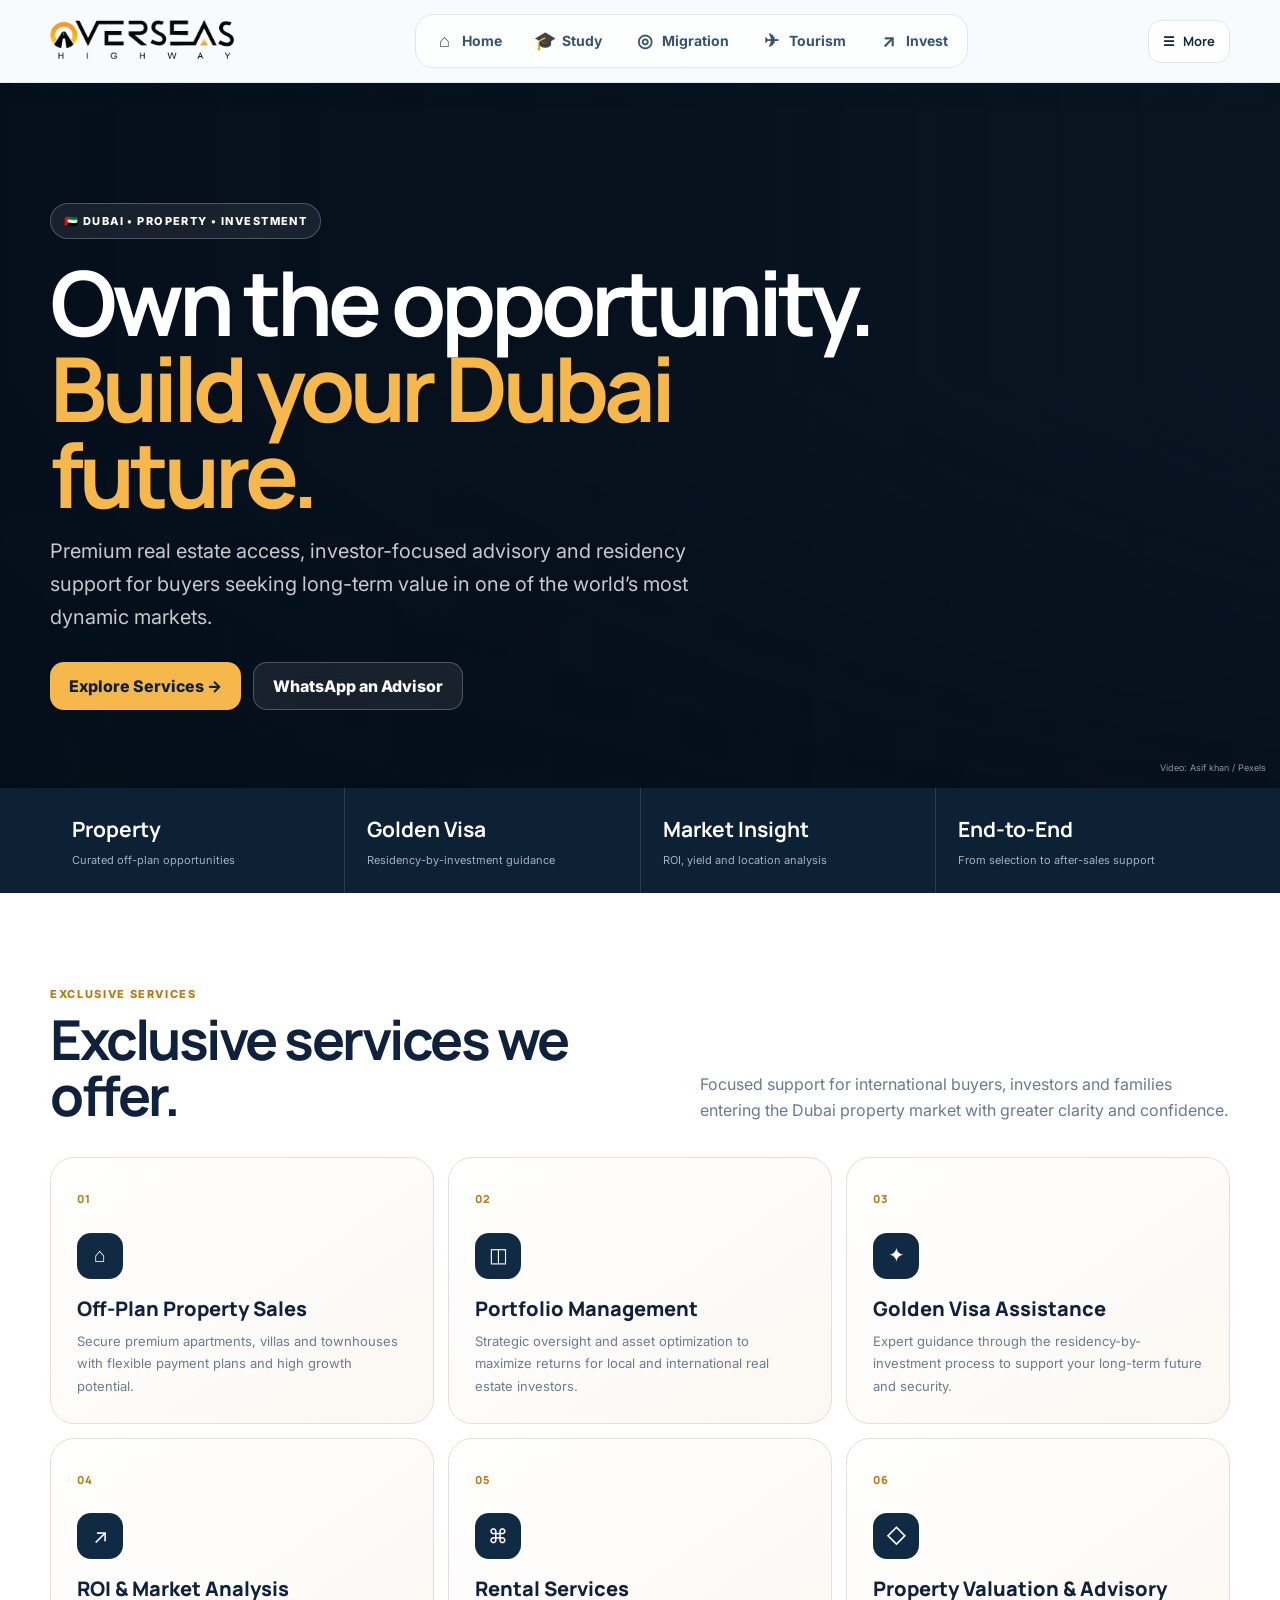
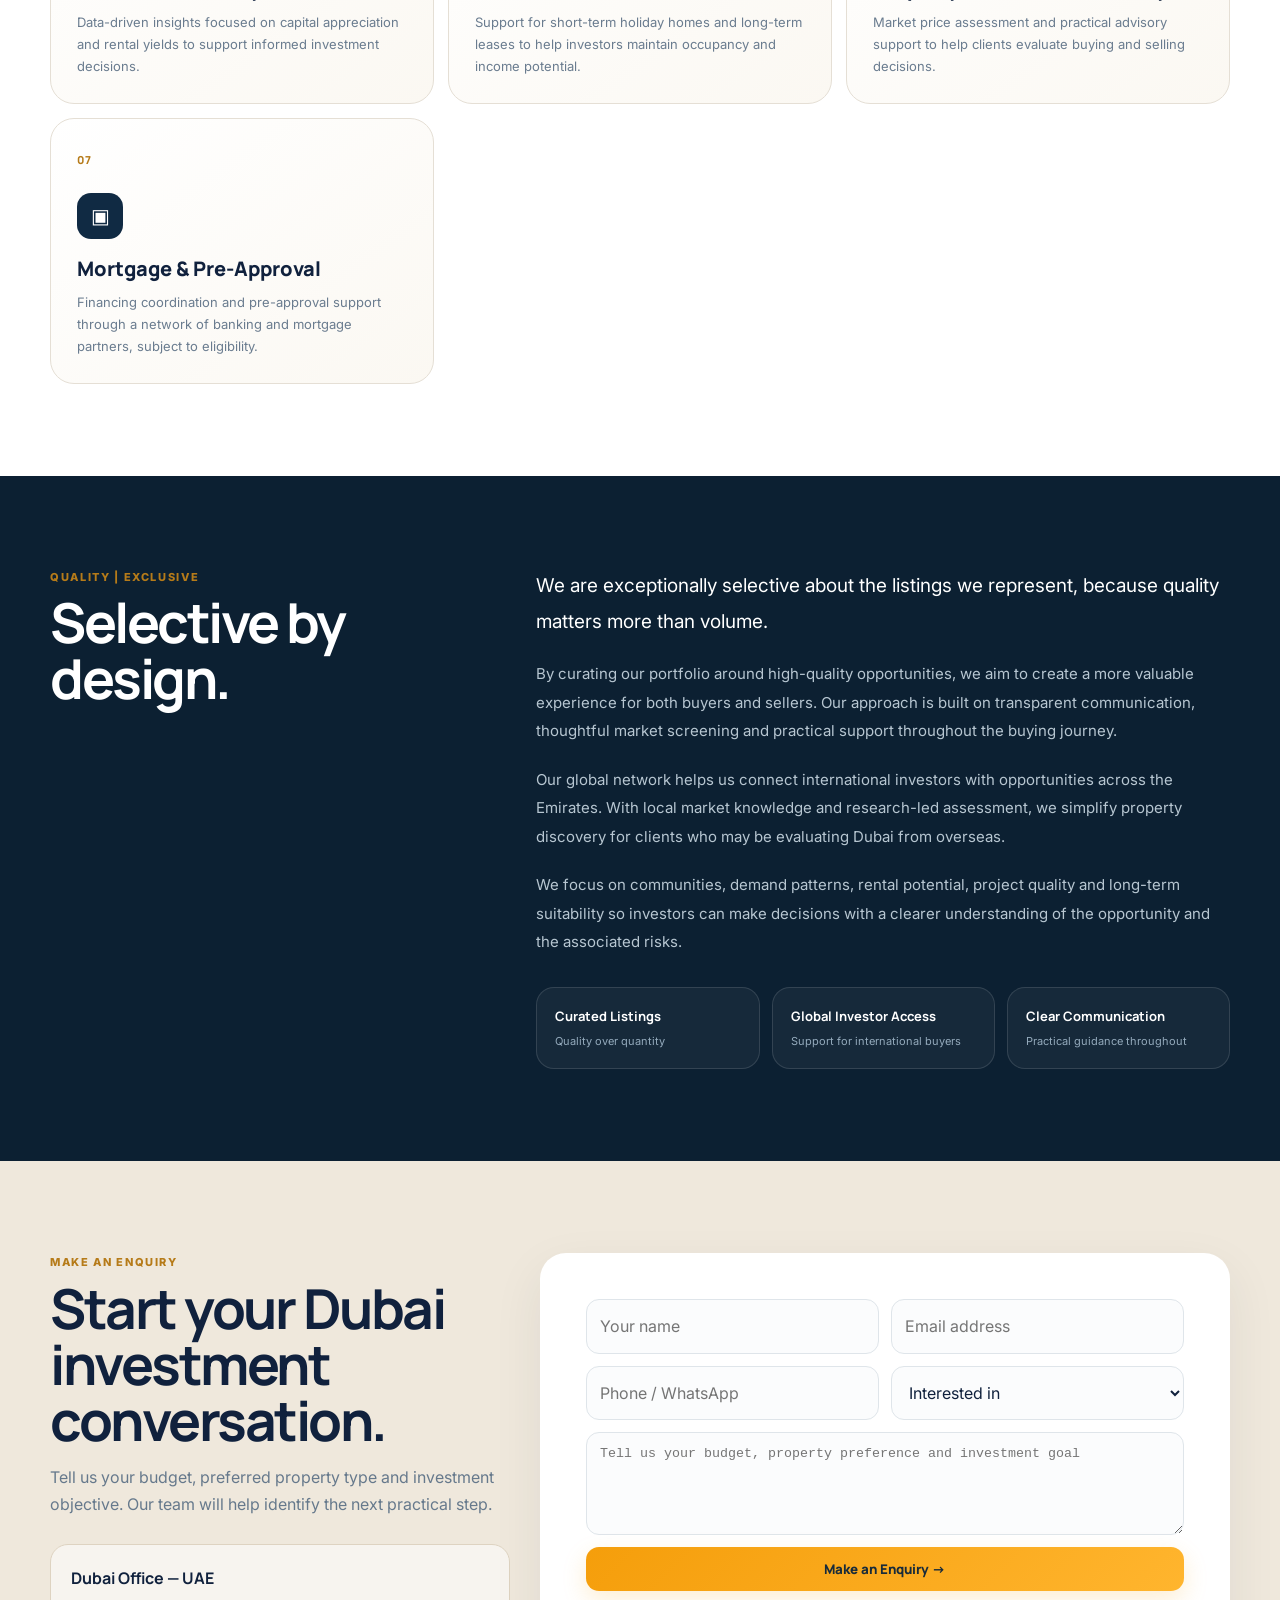
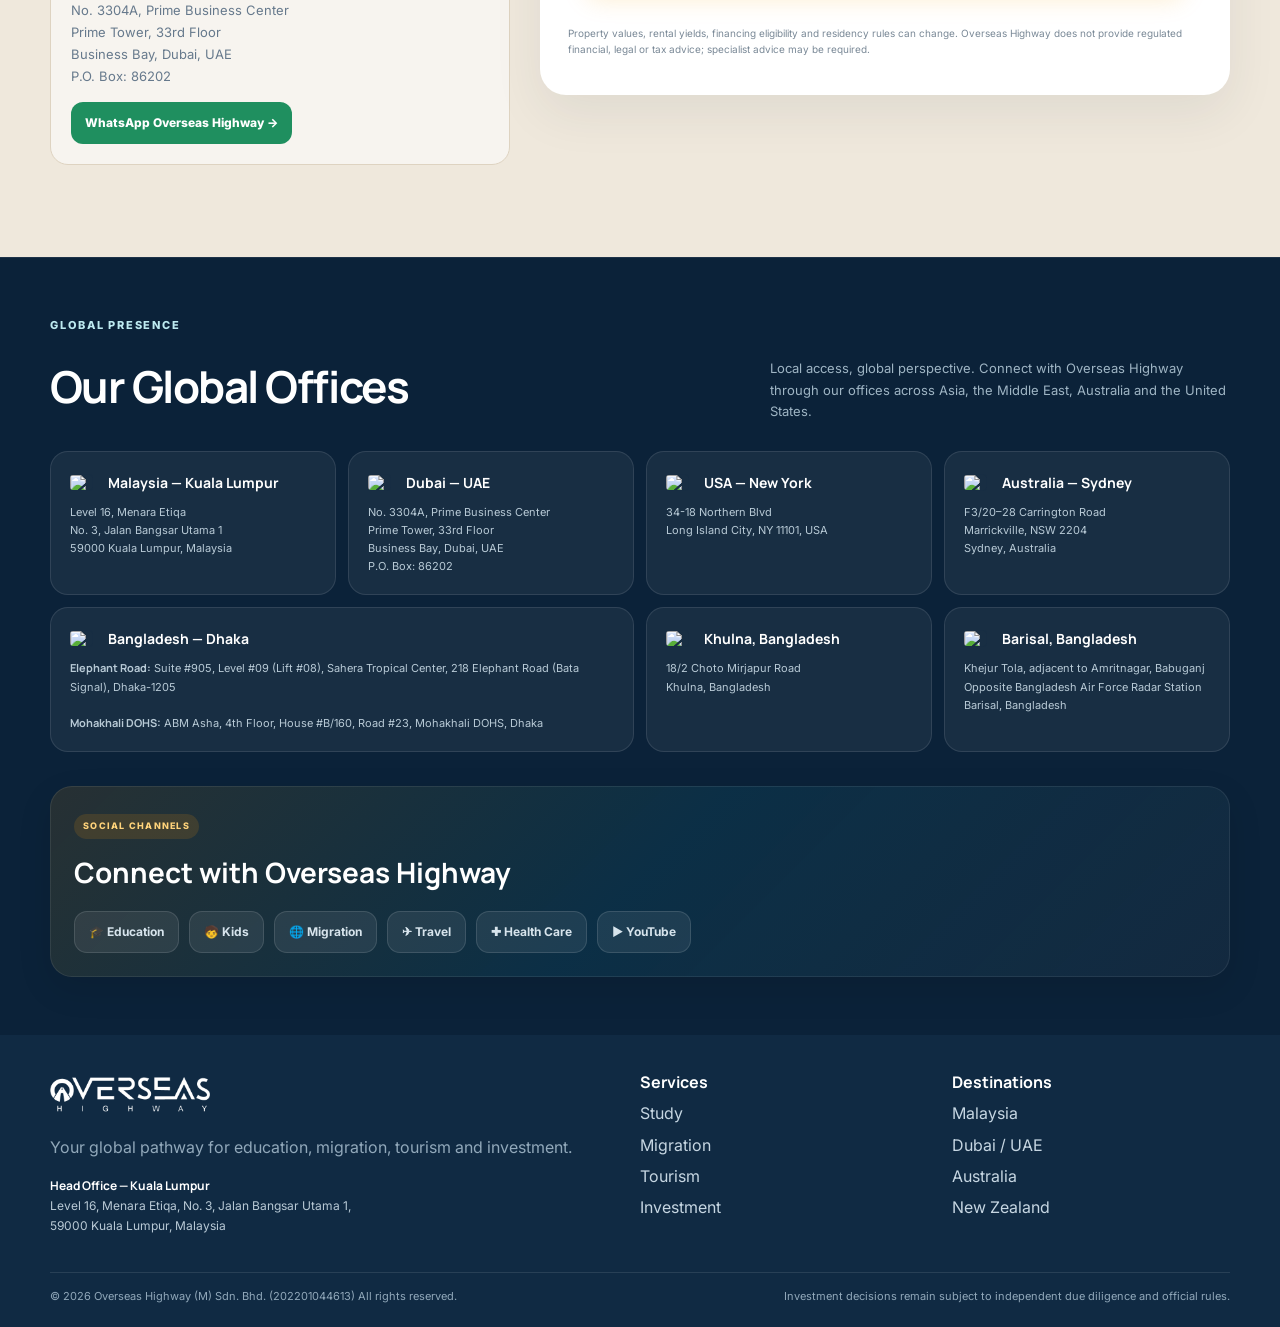
==== dubai.html @ 09e1b1c6 "Add premium Dubai investment page" ====
<!DOCTYPE html><html lang="en"><head><meta charset="UTF-8"><meta name="viewport" content="width=device-width,initial-scale=1"><title>Dubai Property & Investment | Overseas Highway</title><meta name="description" content="Premium Dubai property investment, Golden Visa assistance, portfolio management, rental services and market advisory for global investors."><link rel="preconnect" href="https://fonts.googleapis.com"><link rel="preconnect" href="https://fonts.gstatic.com" crossorigin><link href="https://fonts.googleapis.com/css2?family=Inter:wght@400;500;600;700;800&family=Manrope:wght@600;700;800&display=swap" rel="stylesheet"><link rel="stylesheet" href="styles.css"><link rel="stylesheet" href="dubai.css"></head><body class="dubai-page"><header class="site-header"><div class="container nav-wrap"><a class="brand" href="index.html"><span class="brand-symbol"></span></a><nav class="desktop-nav"></nav><a class="btn btn-small btn-primary" href="#enquiry">Make an Enquiry</a><button class="menu-btn" aria-label="Menu">☰</button></div><div class="mobile-menu"></div></header><main><section class="dubai-hero"><video autoplay muted loop playsinline preload="metadata" poster="https://images.pexels.com/videos/20225592/free-video-20225592.jpg"><source src="https://videos.pexels.com/video-files/20225592/20225592-hd_1080_1920_24fps.mp4" type="video/mp4"></video><div class="container"><div class="dubai-badge">🇦🇪 DUBAI • PROPERTY • INVESTMENT</div><h1>Own the opportunity. <span>Build your Dubai future.</span></h1><p>Premium real estate access, investor-focused advisory and residency support for buyers seeking long-term value in one of the world’s most dynamic markets.</p><div class="dubai-hero-actions"><a class="dubai-btn primary" href="#services">Explore Services →</a><a class="dubai-btn ghost" href="https://wa.me/60149277706" target="_blank" rel="noopener">WhatsApp an Advisor</a></div></div><a class="video-credit" href="https://www.pexels.com/video/dubai-skyline-view-20225592/" target="_blank" rel="noopener">Video: Asif khan / Pexels</a></section><section class="dubai-strip"><div class="container dubai-strip-grid"><div class="dubai-stat"><strong>Property</strong><span>Curated off-plan opportunities</span></div><div class="dubai-stat"><strong>Golden Visa</strong><span>Residency-by-investment guidance</span></div><div class="dubai-stat"><strong>Market Insight</strong><span>ROI, yield and location analysis</span></div><div class="dubai-stat"><strong>End-to-End</strong><span>From selection to after-sales support</span></div></div></section><section id="services" class="dubai-section light"><div class="container"><div class="dubai-section-head"><div><div class="dubai-kicker">EXCLUSIVE SERVICES</div><h2>Exclusive services we offer.</h2></div><p>Focused support for international buyers, investors and families entering the Dubai property market with greater clarity and confidence.</p></div><div class="dubai-services"><article class="dubai-service"><span class="no">01</span><div class="icon">⌂</div><h3>Off-Plan Property Sales</h3><p>Secure premium apartments, villas and townhouses with flexible payment plans and high growth potential.</p></article><article class="dubai-service"><span class="no">02</span><div class="icon">◫</div><h3>Portfolio Management</h3><p>Strategic oversight and asset optimization to maximize returns for local and international real estate investors.</p></article><article class="dubai-service"><span class="no">03</span><div class="icon">✦</div><h3>Golden Visa Assistance</h3><p>Expert guidance through the residency-by-investment process to support your long-term future and security.</p></article><article class="dubai-service"><span class="no">04</span><div class="icon">↗</div><h3>ROI & Market Analysis</h3><p>Data-driven insights focused on capital appreciation and rental yields to support informed investment decisions.</p></article><article class="dubai-service"><span class="no">05</span><div class="icon">⌘</div><h3>Rental Services</h3><p>Support for short-term holiday homes and long-term leases to help investors maintain occupancy and income potential.</p></article><article class="dubai-service"><span class="no">06</span><div class="icon">◇</div><h3>Property Valuation & Advisory</h3><p>Market price assessment and practical advisory support to help clients evaluate buying and selling decisions.</p></article><article class="dubai-service"><span class="no">07</span><div class="icon">▣</div><h3>Mortgage & Pre-Approval</h3><p>Financing coordination and pre-approval support through a network of banking and mortgage partners, subject to eligibility.</p></article></div></div></section><section class="dubai-section dubai-quality"><div class="container dubai-story"><div class="label"><div class="dubai-kicker">QUALITY | EXCLUSIVE</div><h2>Selective by design.</h2></div><div><p class="lead">We are exceptionally selective about the listings we represent, because quality matters more than volume.</p><p>By curating our portfolio around high-quality opportunities, we aim to create a more valuable experience for both buyers and sellers. Our approach is built on transparent communication, thoughtful market screening and practical support throughout the buying journey.</p><p>Our global network helps us connect international investors with opportunities across the Emirates. With local market knowledge and research-led assessment, we simplify property discovery for clients who may be evaluating Dubai from overseas.</p><p>We focus on communities, demand patterns, rental potential, project quality and long-term suitability so investors can make decisions with a clearer understanding of the opportunity and the associated risks.</p><div class="dubai-points"><div class="dubai-point"><strong>Curated Listings</strong><span>Quality over quantity</span></div><div class="dubai-point"><strong>Global Investor Access</strong><span>Support for international buyers</span></div><div class="dubai-point"><strong>Clear Communication</strong><span>Practical guidance throughout</span></div></div></div></div></section><section id="enquiry" class="dubai-section dubai-contact"><div class="container dubai-contact-grid"><div class="dubai-contact-copy"><div class="dubai-kicker">MAKE AN ENQUIRY</div><h2>Start your Dubai investment conversation.</h2><p>Tell us your budget, preferred property type and investment objective. Our team will help identify the next practical step.</p><div class="dubai-address"><strong>Dubai Office — UAE</strong><p>No. 3304A, Prime Business Center<br>Prime Tower, 33rd Floor<br>Business Bay, Dubai, UAE<br>P.O. Box: 86202</p><a class="dubai-whatsapp" href="https://wa.me/60149277706" target="_blank" rel="noopener">WhatsApp Overseas Highway →</a></div></div><div class="dubai-form"><form class="consult-form"><input name="name" placeholder="Your name" required><input name="email" type="email" placeholder="Email address" required><input name="phone" placeholder="Phone / WhatsApp" required><select name="service" required><option value="">Interested in</option><option>Off-Plan Property</option><option>Golden Visa</option><option>Portfolio Management</option><option>ROI & Market Analysis</option><option>Rental Services</option><option>Property Valuation</option><option>Mortgage / Pre-Approval</option></select><textarea name="message" rows="5" placeholder="Tell us your budget, property preference and investment goal"></textarea><button class="btn btn-primary" type="submit">Make an Enquiry →</button></form><p class="dubai-disclaimer">Property values, rental yields, financing eligibility and residency rules can change. Overseas Highway does not provide regulated financial, legal or tax advice; specialist advice may be required.</p></div></div></section></main><footer class="site-footer"><div class="container footer-grid"><div><a class="brand" href="index.html"><span class="brand-symbol"></span></a><p>Your global pathway for education, migration, tourism and investment.</p></div><div><strong>Services</strong><a href="study.html">Study</a><a href="migration.html">Migration</a><a href="tourism.html">Tourism</a><a href="investment.html">Investment</a></div><div><strong>Destinations</strong><a href="malaysia.html">Malaysia</a><a href="dubai.html">Dubai / UAE</a><a href="study.html">Australia</a><a href="study.html">New Zealand</a></div></div><div class="container footer-bottom"><span>© 2026 Overseas Highway (M) Sdn. Bhd. (202201044613) All rights reserved.</span><span>Investment decisions remain subject to independent due diligence and official rules.</span></div></footer><nav class="mobile-dock"><a href="index.html"><b>⌂</b><span>Home</span></a><a href="investment.html"><b>↗</b><span>Invest</span></a><a href="dubai.html"><b>🇦🇪</b><span>Dubai</span></a><a href="#enquiry"><b>✦</b><span>Enquire</span></a></nav><script src="script.js"></script></body></html>
---- styles.css ----
:root{--navy:#102a43;--navy2:#173f5f;--navy3:#0b2239;--sky:#eef7fb;--ice:#f7fbfd;--white:#fff;--ink:#102a43;--muted:#60758a;--line:#dbe7ef;--orange:#f59e0b;--orange2:#ffb52e;--cyan:#18a6b8;--max:1180px}*{box-sizing:border-box}html{scroll-behavior:smooth}body{margin:0;font-family:'Inter',sans-serif;color:var(--ink);background:linear-gradient(180deg,#f7fbfd 0,#eef7fb 52%,#fff 100%);line-height:1.65}h1,h2,h3,strong,.btn{font-family:'Manrope','Inter',sans-serif}.container{width:min(var(--max),calc(100% - 36px));margin:auto}.site-header{position:sticky;top:0;z-index:80;background:rgba(247,251,253,.94);backdrop-filter:blur(20px);border-bottom:1px solid rgba(16,42,67,.08);box-shadow:0 6px 28px rgba(16,42,67,.05)}.nav-wrap{min-height:76px;display:flex;align-items:center;justify-content:space-between;gap:14px;overflow:visible}.brand{display:flex;align-items:center;text-decoration:none;flex:0 0 auto;min-width:0}.brand-symbol{width:156px;height:44px;display:block;font-size:0;background:url('logo.png') left center/contain no-repeat;flex:0 0 156px}.brand>span:last-child{display:none}.desktop-nav{display:flex;gap:5px;align-items:center;background:rgba(255,255,255,.78);padding:5px;border:1px solid var(--line);border-radius:16px;min-width:0}.desktop-nav a{display:flex;align-items:center;gap:6px;padding:8px 10px;border-radius:11px;color:#38536b;text-decoration:none;font-size:12px;font-weight:700;white-space:nowrap}.desktop-nav a:hover,.desktop-nav a.active{background:#e6f3f8;color:var(--navy)}.desktop-nav a:nth-child(1)::before{content:'⌂'}.desktop-nav a:nth-child(2)::before{content:'🎓'}.desktop-nav a:nth-child(3)::before{content:'🌐'}.desktop-nav a:nth-child(4)::before{content:'✈️'}.desktop-nav a:nth-child(5)::before{content:'↗'}.desktop-nav a:nth-child(6)::before{content:'🇲🇾'}.btn{border:0;border-radius:13px;padding:13px 19px;text-decoration:none;font-weight:800;display:inline-flex;align-items:center;justify-content:center;cursor:pointer;transition:.2s}.btn:hover{transform:translateY(-2px)}.btn-small{padding:10px 14px;font-size:12px}.btn-primary{background:linear-gradient(135deg,var(--orange),var(--orange2));color:#182b3a;box-shadow:0 9px 24px rgba(245,158,11,.18)}.btn-secondary{background:rgba(255,255,255,.1);border:1px solid rgba(255,255,255,.3);color:#fff}.btn-dark{background:var(--navy);color:#fff}.menu-btn{display:none;background:#fff;border:1px solid var(--line);border-radius:12px;width:42px;height:42px;font-size:19px;color:var(--navy)}.mobile-menu{display:none}.hero,.page-hero{position:relative;overflow:hidden;color:#fff;background:linear-gradient(135deg,#123b5a 0%,#176b7c 52%,#238e9e 100%)}.hero:before,.page-hero:before{content:'';position:absolute;width:620px;height:620px;border-radius:50%;right:-200px;top:-280px;background:rgba(255,255,255,.09);filter:blur(2px)}.hero:after,.page-hero:after{content:'';position:absolute;width:430px;height:430px;border-radius:50%;left:-200px;bottom:-280px;background:rgba(245,158,11,.12)}.hero{min-height:680px;display:flex;align-items:center}.hero-grid{position:relative;z-index:2;display:grid;grid-template-columns:1.05fr .95fr;gap:64px;align-items:center}.kicker{font-size:11px;font-weight:800;letter-spacing:.16em;color:#bdeaf0;margin-bottom:16px}.kicker.dark{color:#167b8a}.hero h1,.page-hero h1,.section-head h2,.malaysia-feature h2,.trust-grid h2,.consult-box h2{margin:0;font-size:clamp(40px,5.8vw,76px);line-height:1.04;letter-spacing:-.045em}.hero h1 span{color:#ffd37b}.hero-copy>p,.page-hero p{font-size:18px;color:#d5e9ee;max-width:680px;margin:24px 0}.hero-actions,.page-actions{display:flex;gap:12px;flex-wrap:wrap}.proof-row{display:flex;gap:34px;margin-top:38px;padding-top:25px;border-top:1px solid rgba(255,255,255,.18)}.proof-row div{display:flex;flex-direction:column}.proof-row strong{font-size:25px}.proof-row span{font-size:11px;color:#bdd4da}.app-preview{background:rgba(255,255,255,.94);color:var(--ink);border:1px solid rgba(255,255,255,.55);border-radius:28px;padding:20px;box-shadow:0 30px 80px rgba(10,45,62,.24);backdrop-filter:blur(16px)}.app-head{display:flex;justify-content:space-between;font-size:10px;font-weight:800;color:#72869a}.live-dot{color:#1b9a78}.app-title{font-size:25px;font-weight:800;margin:18px 0}.app-grid{display:grid;grid-template-columns:1fr 1fr;gap:10px}.app-grid a{padding:17px;border:1px solid var(--line);border-radius:18px;text-decoration:none;color:var(--ink);background:#fff;transition:.2s}.app-grid a:hover{transform:translateY(-3px);border-color:#9fd5dd;box-shadow:0 12px 25px rgba(16,42,67,.08)}.app-grid b{font-size:23px;display:block}.app-grid strong,.app-grid small{display:block}.app-grid small{font-size:11px;color:var(--muted)}.mini-banner{margin-top:10px;padding:16px;border-radius:18px;background:#e6f5f6;display:flex;justify-content:space-between;gap:10px;font-size:11px}.smart-search-wrap{position:relative;z-index:5;margin-top:-36px}.smart-search{background:#fff;border:1px solid var(--line);box-shadow:0 18px 45px rgba(16,42,67,.12);border-radius:22px;padding:14px;display:grid;grid-template-columns:1fr 1fr auto;gap:10px;align-items:end}.smart-search>div{background:#f5fafc;border-radius:14px;padding:9px 13px}.smart-search label{display:block;font-size:10px;font-weight:800;color:#6e8497}.smart-search select{width:100%;border:0;background:transparent;font:inherit;font-weight:700;color:var(--ink);outline:0}.section{padding:92px 0}.light{background:rgba(255,255,255,.58)}.section-head{display:flex;justify-content:space-between;align-items:end;gap:40px;margin-bottom:40px}.section-head h2,.malaysia-feature h2,.trust-grid h2,.consult-box h2{font-size:clamp(34px,4.6vw,58px)}.section-head>p{max-width:450px;color:var(--muted);margin:0}.service-grid,.content-grid{display:grid;grid-template-columns:repeat(2,1fr);gap:16px}.service-card,.content-card{position:relative;background:rgba(255,255,255,.88);border:1px solid var(--line);border-radius:24px;padding:28px;text-decoration:none;color:var(--ink);box-shadow:0 10px 32px rgba(16,42,67,.045);overflow:hidden}.service-card:before,.content-card:before{content:'';position:absolute;top:0;left:0;width:100%;height:3px;background:linear-gradient(90deg,var(--cyan),var(--orange))}.service-card.featured{background:linear-gradient(145deg,#123b5a,#176b7c);color:#fff}.service-card.featured p{color:#d0e4e8}.service-no{font-size:10px;color:#7890a2}.service-icon{font-size:29px;margin:18px 0}.service-card h3,.content-card h3{font-size:25px;margin:7px 0}.service-card p,.content-card p{color:var(--muted)}.chips{display:flex;gap:7px;flex-wrap:wrap;margin:20px 0}.chips span{padding:5px 9px;border-radius:999px;background:#edf6f9;font-size:10px;font-weight:700}.featured .chips span{background:rgba(255,255,255,.12)}.destinations{background:linear-gradient(180deg,#e8f4f7,#f5fafc)}.destination-grid{display:grid;grid-template-columns:repeat(3,1fr);gap:14px}.destination-card{min-height:260px;background:#fff;border:1px solid var(--line);border-radius:22px;padding:25px;text-decoration:none;color:var(--ink);display:flex;flex-direction:column;box-shadow:0 9px 26px rgba(16,42,67,.04)}.destination-card.highlight{background:linear-gradient(145deg,#123b5a,#176b7c);color:#fff}.destination-card>span{font-size:11px;font-weight:800;letter-spacing:.08em}.destination-card h3{font-size:24px;line-height:1.15}.destination-card p{color:var(--muted)}.destination-card.highlight p{color:#d4e7eb}.destination-card b{margin-top:auto;color:#16808f}.destination-card.highlight b{color:#ffd37b}.malaysia-feature{background:#fff}.malaysia-feature-grid{display:grid;grid-template-columns:1fr 1fr;gap:65px;align-items:center}.malaysia-feature p{color:var(--muted)}.malaysia-stack{display:grid;gap:9px}.malaysia-stack a{display:grid;grid-template-columns:42px 1fr;gap:3px 12px;padding:16px 18px;border:1px solid var(--line);border-radius:16px;text-decoration:none;color:var(--ink);background:#f8fcfd}.malaysia-stack span{grid-row:1/3;color:#16808f;font-weight:800}.malaysia-stack small{color:var(--muted)}.trust-section{background:#eff7fa}.trust-grid{display:grid;grid-template-columns:.85fr 1.15fr;gap:65px}.trust-grid>div>p{color:var(--muted)}.trust-points{display:grid;grid-template-columns:1fr 1fr;gap:12px}.trust-points>div{padding:21px;background:#fff;border:1px solid var(--line);border-radius:18px}.trust-points b{color:#16808f;display:block;font-size:11px}.trust-points strong,.trust-points span{display:block}.trust-points span{font-size:12px;color:var(--muted);margin-top:5px}.consult-section{background:linear-gradient(135deg,#123b5a,#176b7c);color:#fff}.consult-box{display:grid;grid-template-columns:1fr .8fr;gap:60px;align-items:center}.consult-box p{color:#d2e6ea}.consult-form{background:rgba(255,255,255,.11);padding:17px;border:1px solid rgba(255,255,255,.2);border-radius:21px;display:grid;gap:9px}.consult-form input,.consult-form select{border:1px solid rgba(255,255,255,.22);background:rgba(255,255,255,.96);border-radius:12px;padding:14px;font:inherit;color:var(--ink)}.site-footer{background:#102a43;color:#fff;padding:34px 0 22px}.footer-grid{display:grid;grid-template-columns:2fr 1fr 1fr;gap:34px}.site-footer a{color:#c6d6e2;text-decoration:none;display:block;margin:5px 0}.site-footer p,.footer-bottom{color:#91a8ba}.site-footer .brand-symbol{width:142px;height:40px;flex-basis:142px}.footer-bottom{border-top:1px solid rgba(255,255,255,.1);margin-top:24px;padding-top:14px;display:flex;justify-content:space-between;gap:20px;font-size:11px}.page-hero{padding:110px 0 95px}.page-hero .container{position:relative;z-index:2}.page-hero h1{max-width:880px}.content-card a{color:#167b8a;font-weight:800;text-decoration:none}.step-list{display:grid;grid-template-columns:repeat(4,1fr);gap:12px}.step-list>div{padding:22px;background:#fff;border:1px solid var(--line);border-radius:18px}.step-list b{color:#16808f;font-size:11px}.step-list strong,.step-list small{display:block}.step-list small{color:var(--muted);margin-top:7px}.notice{margin-top:20px;background:#fff7e8;border:1px solid #f3ddb2;border-radius:14px;padding:15px;color:#795c25;font-size:12px}.mobile-dock{display:none}@media(max-width:1120px){.nav-wrap>.btn{display:none}.desktop-nav a{padding:8px 9px}}@media(max-width:960px){.desktop-nav{display:none}.menu-btn{display:block}.mobile-menu.open{display:grid;grid-template-columns:1fr 1fr;gap:8px;padding:12px 18px 16px;background:#f7fbfd;border-top:1px solid var(--line)}.mobile-menu a{padding:12px;background:#fff;border:1px solid var(--line);border-radius:12px;text-decoration:none;color:var(--ink);font-weight:700}.hero-grid,.malaysia-feature-grid,.trust-grid,.consult-box{grid-template-columns:1fr}.hero{padding:80px 0}.smart-search{grid-template-columns:1fr 1fr}.smart-search .btn{grid-column:1/-1}.destination-grid{grid-template-columns:1fr 1fr}.step-list{grid-template-columns:1fr 1fr}.section-head{align-items:start;flex-direction:column}.footer-grid{grid-template-columns:1fr 1fr}.footer-grid>div:first-child{grid-column:1/-1}}@media(max-width:640px){body{padding-bottom:68px}.container{width:min(var(--max),calc(100% - 24px))}.nav-wrap{min-height:64px}.brand-symbol{width:132px;height:36px;flex-basis:132px}.hero{padding:60px 0 78px}.hero h1,.page-hero h1{font-size:43px}.hero-copy>p,.page-hero p{font-size:15px}.proof-row{gap:15px}.proof-row strong{font-size:20px}.app-preview{border-radius:21px;padding:14px}.app-grid a{padding:14px}.mini-banner{flex-direction:column}.smart-search-wrap{margin-top:-28px}.smart-search{grid-template-columns:1fr}.smart-search .btn{grid-column:auto}.section{padding:68px 0}.service-grid,.content-grid,.destination-grid,.trust-points,.step-list{grid-template-columns:1fr}.service-card,.content-card{padding:23px}.destination-card{min-height:220px}.page-hero{padding:72px 0}.footer-grid{grid-template-columns:1fr}.footer-grid>div:first-child{grid-column:auto}.footer-bottom{flex-direction:column;gap:8px}.site-footer{padding:28px 0 18px}.site-footer .brand-symbol{width:126px;height:35px;flex-basis:126px}.mobile-dock{display:grid;grid-template-columns:repeat(4,1fr);position:fixed;left:8px;right:8px;bottom:8px;z-index:90;background:rgba(16,42,67,.96);border:1px solid rgba(255,255,255,.12);border-radius:18px;padding:7px;box-shadow:0 12px 35px rgba(16,42,67,.25);backdrop-filter:blur(16px)}.mobile-dock a{color:#d7e6ef;text-decoration:none;text-align:center;font-size:9px;display:flex;flex-direction:column}.mobile-dock b{font-size:17px;color:#ffd37b}}
---- dubai.css ----
.dubai-page{background:#f7f4ee;color:#10213d}.dubai-hero{position:relative;min-height:78vh;display:flex;align-items:flex-end;overflow:hidden;background:#0b1724}.dubai-hero video{position:absolute;inset:0;width:100%;height:100%;object-fit:cover;z-index:0}.dubai-hero:before{content:'';position:absolute;inset:0;z-index:1;background:linear-gradient(90deg,rgba(5,15,27,.88) 0%,rgba(5,15,27,.62) 48%,rgba(5,15,27,.22) 100%),linear-gradient(0deg,rgba(5,15,27,.74),transparent 58%)}.dubai-hero .container{position:relative;z-index:2;padding-top:120px;padding-bottom:78px}.dubai-badge{display:inline-flex;align-items:center;gap:9px;padding:8px 13px;border:1px solid rgba(255,255,255,.24);border-radius:999px;background:rgba(255,255,255,.08);backdrop-filter:blur(10px);font-size:11px;font-weight:800;letter-spacing:.13em;color:#fff}.dubai-hero h1{max-width:850px;margin:20px 0 18px;font-family:'Manrope','Inter',sans-serif;font-size:clamp(46px,7vw,92px);line-height:.96;letter-spacing:-.055em;color:#fff}.dubai-hero h1 span{color:#f6b84a}.dubai-hero p{max-width:650px;margin:0;color:rgba(255,255,255,.78);font-size:clamp(16px,2vw,20px);line-height:1.65}.dubai-hero-actions{display:flex;gap:12px;flex-wrap:wrap;margin-top:28px}.dubai-btn{display:inline-flex;align-items:center;justify-content:center;gap:8px;min-height:48px;padding:0 19px;border-radius:14px;text-decoration:none;font-weight:800}.dubai-btn.primary{background:#f6b84a;color:#112033}.dubai-btn.ghost{border:1px solid rgba(255,255,255,.24);background:rgba(255,255,255,.08);color:#fff;backdrop-filter:blur(9px)}.dubai-strip{background:#0d2135;color:#fff}.dubai-strip-grid{display:grid;grid-template-columns:repeat(4,1fr);gap:1px;background:rgba(255,255,255,.12)}.dubai-stat{background:#0d2135;padding:24px 22px}.dubai-stat strong{display:block;font-family:'Manrope','Inter',sans-serif;font-size:21px}.dubai-stat span{display:block;margin-top:4px;color:#9fb3c4;font-size:11px}.dubai-section{padding:92px 0}.dubai-section.light{background:#fff}.dubai-section-head{display:flex;justify-content:space-between;align-items:end;gap:34px;margin-bottom:34px}.dubai-kicker{font-size:11px;font-weight:800;letter-spacing:.15em;color:#b67b19}.dubai-section-head h2,.dubai-story h2,.dubai-contact h2{margin:8px 0 0;font-family:'Manrope','Inter',sans-serif;font-size:clamp(34px,4.3vw,58px);line-height:1.02;letter-spacing:-.045em}.dubai-section-head p{max-width:530px;margin:0;color:#687b8e}.dubai-services{display:grid;grid-template-columns:repeat(3,minmax(0,1fr));gap:14px}.dubai-service{position:relative;min-height:260px;padding:26px;border:1px solid #e5dfd5;border-radius:24px;background:linear-gradient(145deg,#fff,#fbf8f2);overflow:hidden;transition:transform .28s ease,box-shadow .28s ease,border-color .28s ease}.dubai-service:hover{transform:translateY(-5px);border-color:#e8c98d;box-shadow:0 22px 48px rgba(25,42,60,.09)}.dubai-service .no{font:800 11px 'Manrope','Inter',sans-serif;color:#b67b19;letter-spacing:.12em}.dubai-service .icon{width:46px;height:46px;display:flex;align-items:center;justify-content:center;margin:22px 0 18px;border-radius:14px;background:#102a43;color:#fff;font-size:20px}.dubai-service h3{margin:0 0 10px;font:800 20px/1.18 'Manrope','Inter',sans-serif}.dubai-service p{margin:0;color:#6a7c8f;font-size:13px;line-height:1.7}.dubai-quality{background:#0c2032;color:#fff}.dubai-story{display:grid;grid-template-columns:.75fr 1.25fr;gap:70px;align-items:start}.dubai-story .label{position:sticky;top:110px}.dubai-story p{margin:0 0 20px;color:#b7c6d1;font-size:15px;line-height:1.9}.dubai-story .lead{font-size:19px;color:#fff}.dubai-points{display:grid;grid-template-columns:repeat(3,1fr);gap:12px;margin-top:30px}.dubai-point{padding:18px;border:1px solid rgba(255,255,255,.12);border-radius:18px;background:rgba(255,255,255,.045)}.dubai-point strong{display:block;font-size:13px}.dubai-point span{display:block;margin-top:5px;color:#94aabc;font-size:11px}.dubai-contact{background:#efe8dc}.dubai-contact-grid{display:grid;grid-template-columns:.8fr 1.2fr;gap:30px;align-items:start}.dubai-contact-copy p{color:#66798c;line-height:1.7}.dubai-address{margin-top:26px;padding:20px;border:1px solid #ded3c1;border-radius:18px;background:rgba(255,255,255,.55)}.dubai-address strong{display:block;margin-bottom:7px}.dubai-address p{margin:0;font-size:13px}.dubai-whatsapp{display:inline-flex;align-items:center;gap:8px;margin-top:15px;padding:11px 14px;border-radius:12px;background:#1f8f5f;color:#fff;text-decoration:none;font-weight:800;font-size:12px}.dubai-form{padding:28px;border-radius:26px;background:#fff;box-shadow:0 18px 50px rgba(37,52,67,.08)}.dubai-form .consult-form{display:grid;grid-template-columns:1fr 1fr;gap:12px}.dubai-form .consult-form input,.dubai-form .consult-form select,.dubai-form .consult-form textarea{width:100%;min-height:50px;border:1px solid #dfe5ea!important;background:#fbfcfd!important;color:#10213d!important;border-radius:13px!important;padding:13px!important}.dubai-form .consult-form textarea{grid-column:1/-1}.dubai-form .consult-form button{grid-column:1/-1;border:0;cursor:pointer}.dubai-disclaimer{margin-top:16px;color:#7a8997;font-size:10px;line-height:1.6}.video-credit{position:absolute;right:14px;bottom:12px;z-index:3;font-size:9px;color:rgba(255,255,255,.56);text-decoration:none}@media(max-width:900px){.dubai-services{grid-template-columns:repeat(2,1fr)}.dubai-story,.dubai-contact-grid{grid-template-columns:1fr;gap:35px}.dubai-story .label{position:static}.dubai-strip-grid{grid-template-columns:repeat(2,1fr)}}@media(max-width:640px){.dubai-hero{min-height:72vh}.dubai-hero .container{padding-top:95px;padding-bottom:56px}.dubai-hero h1{font-size:45px}.dubai-section{padding:66px 0}.dubai-section-head{align-items:start;flex-direction:column}.dubai-services{grid-template-columns:1fr}.dubai-service{min-height:auto}.dubai-points{grid-template-columns:1fr}.dubai-form .consult-form{grid-template-columns:1fr}.dubai-form .consult-form textarea,.dubai-form .consult-form button{grid-column:auto}.video-credit{display:none}}@media(prefers-reduced-motion:reduce){.dubai-hero video{display:none}.dubai-service{transition:none}}
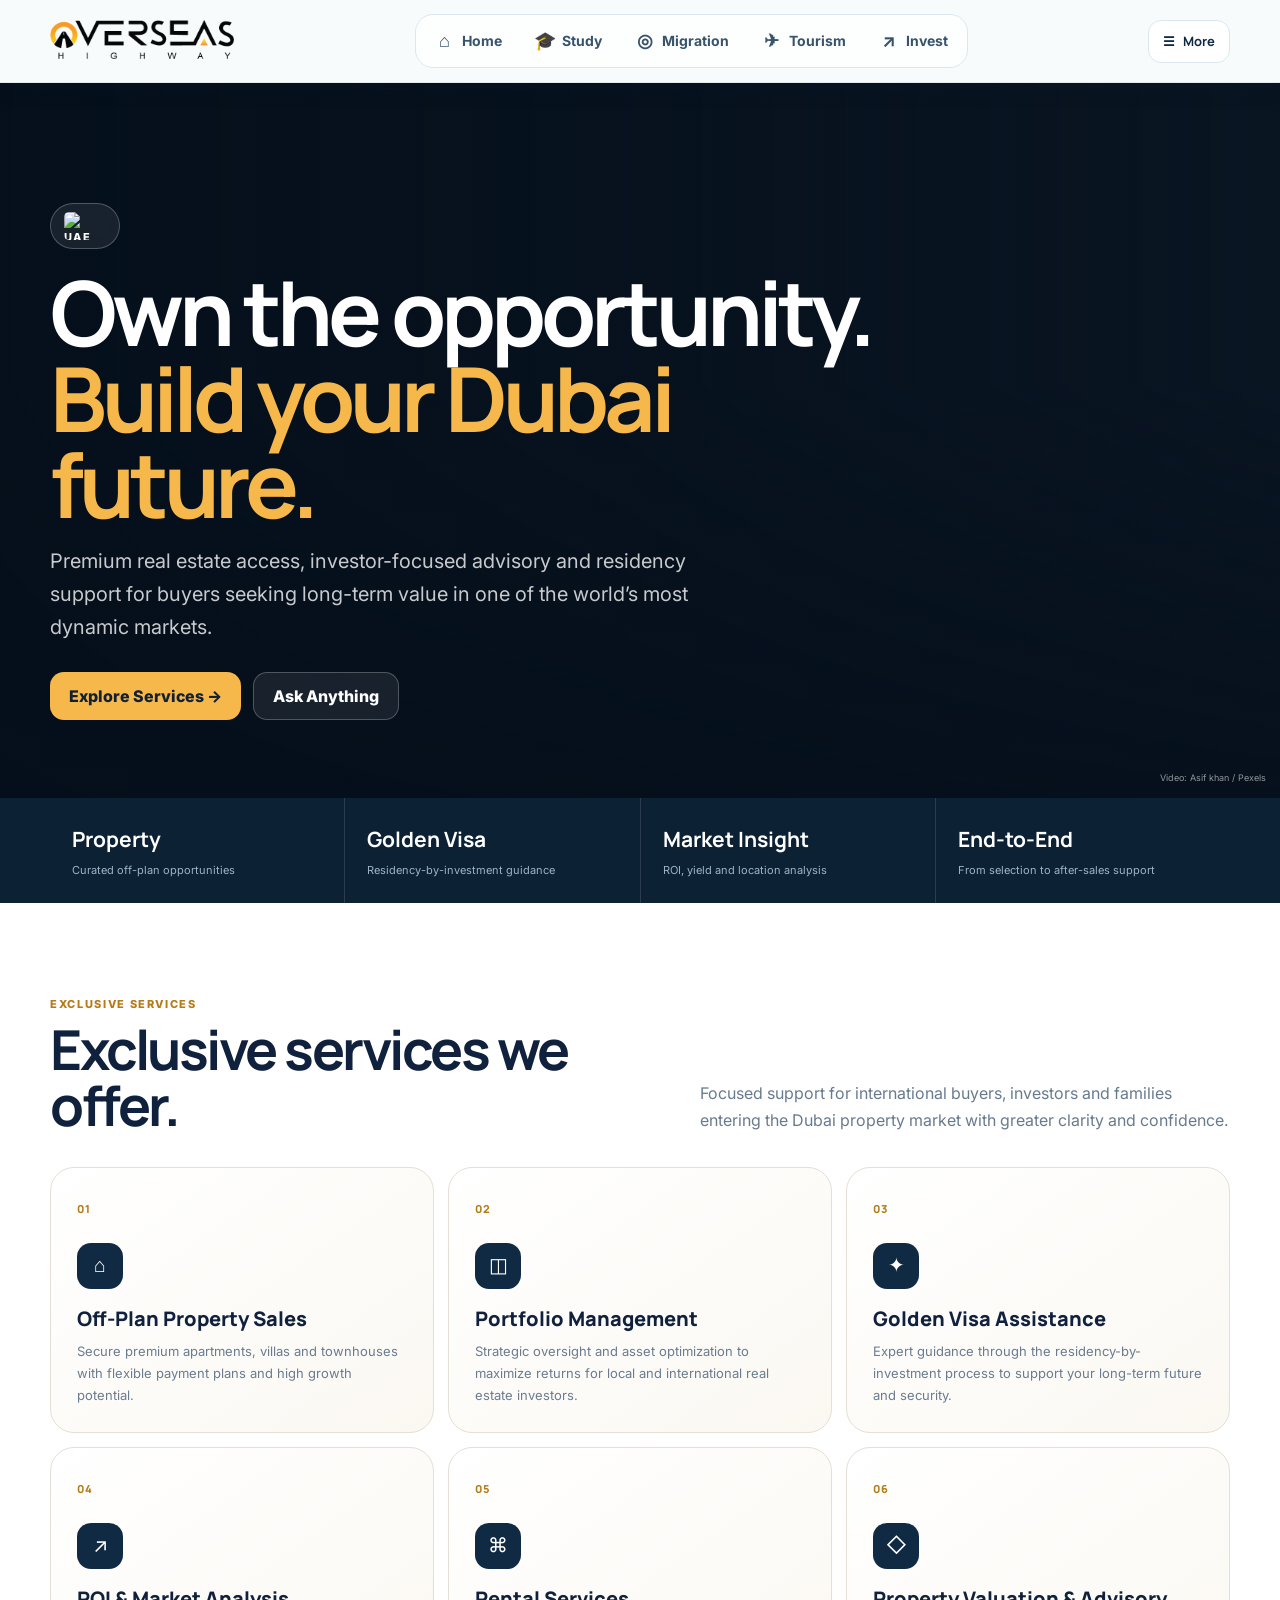
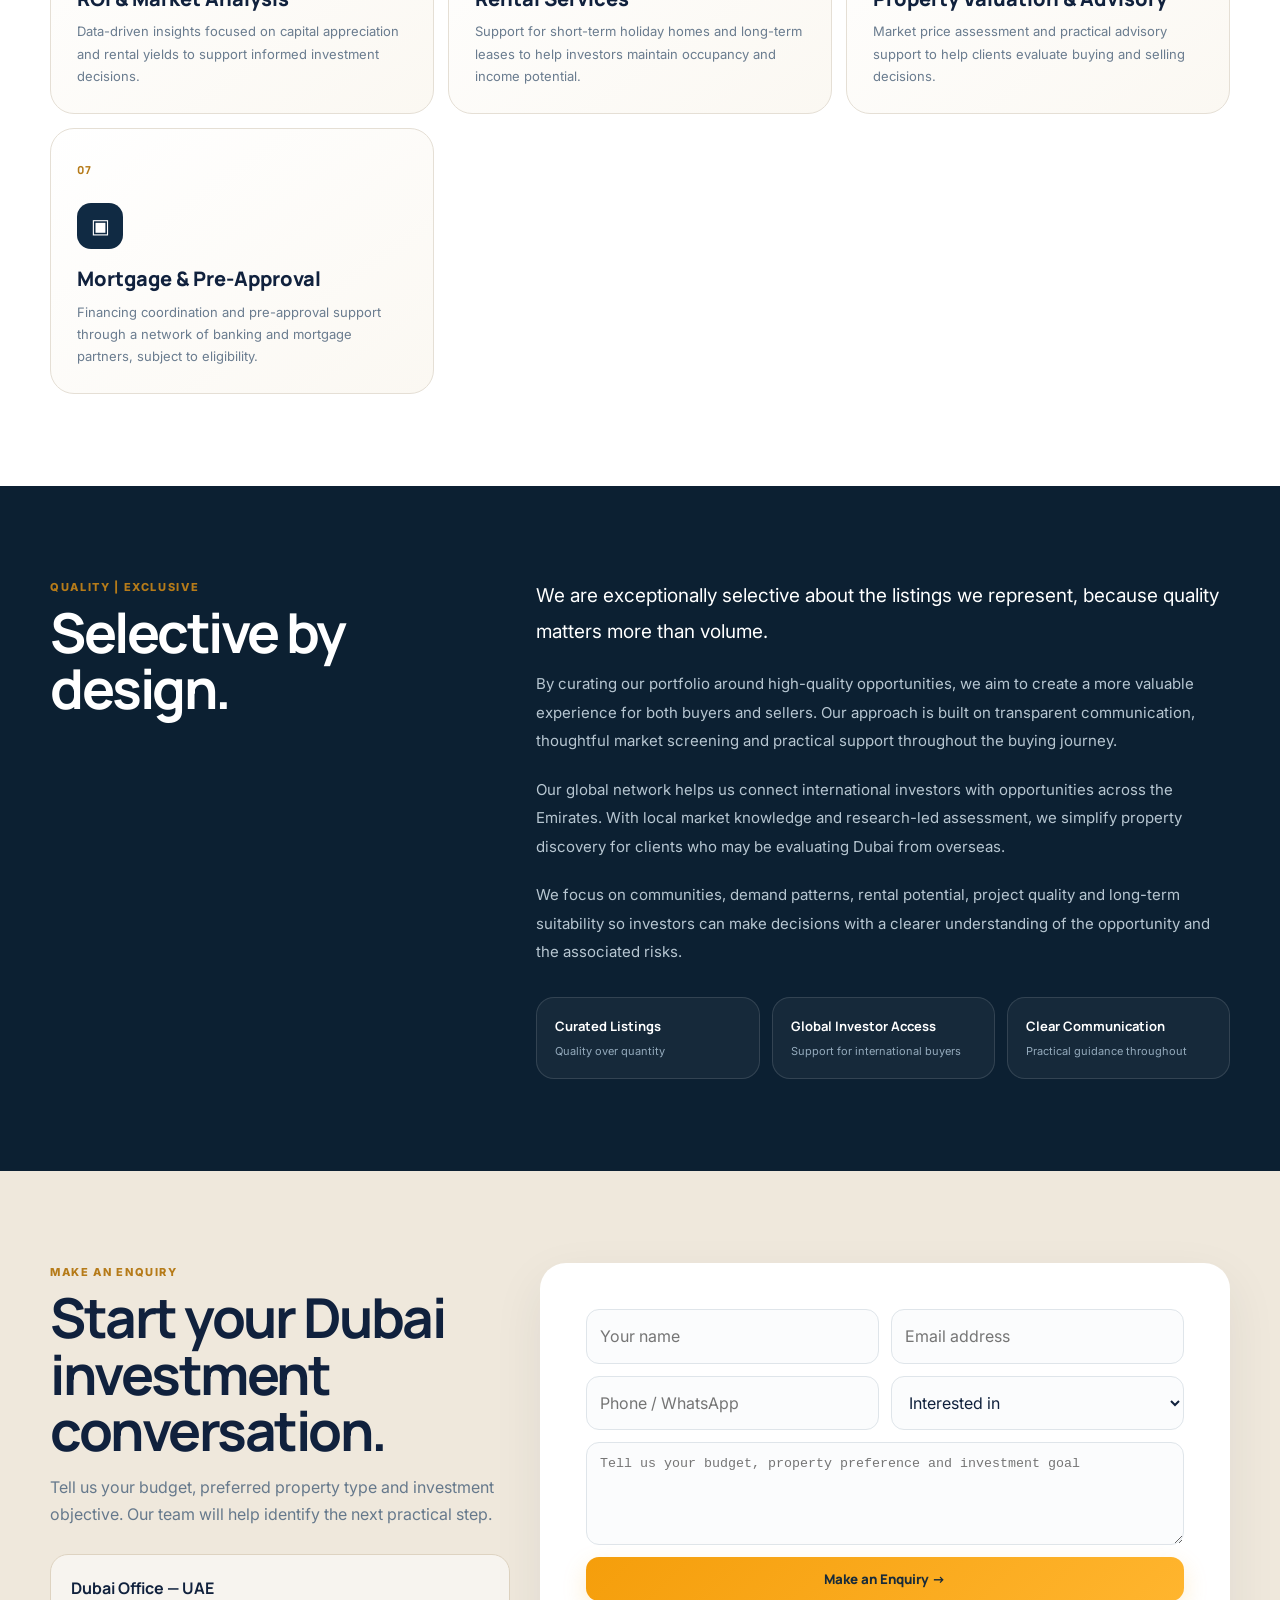
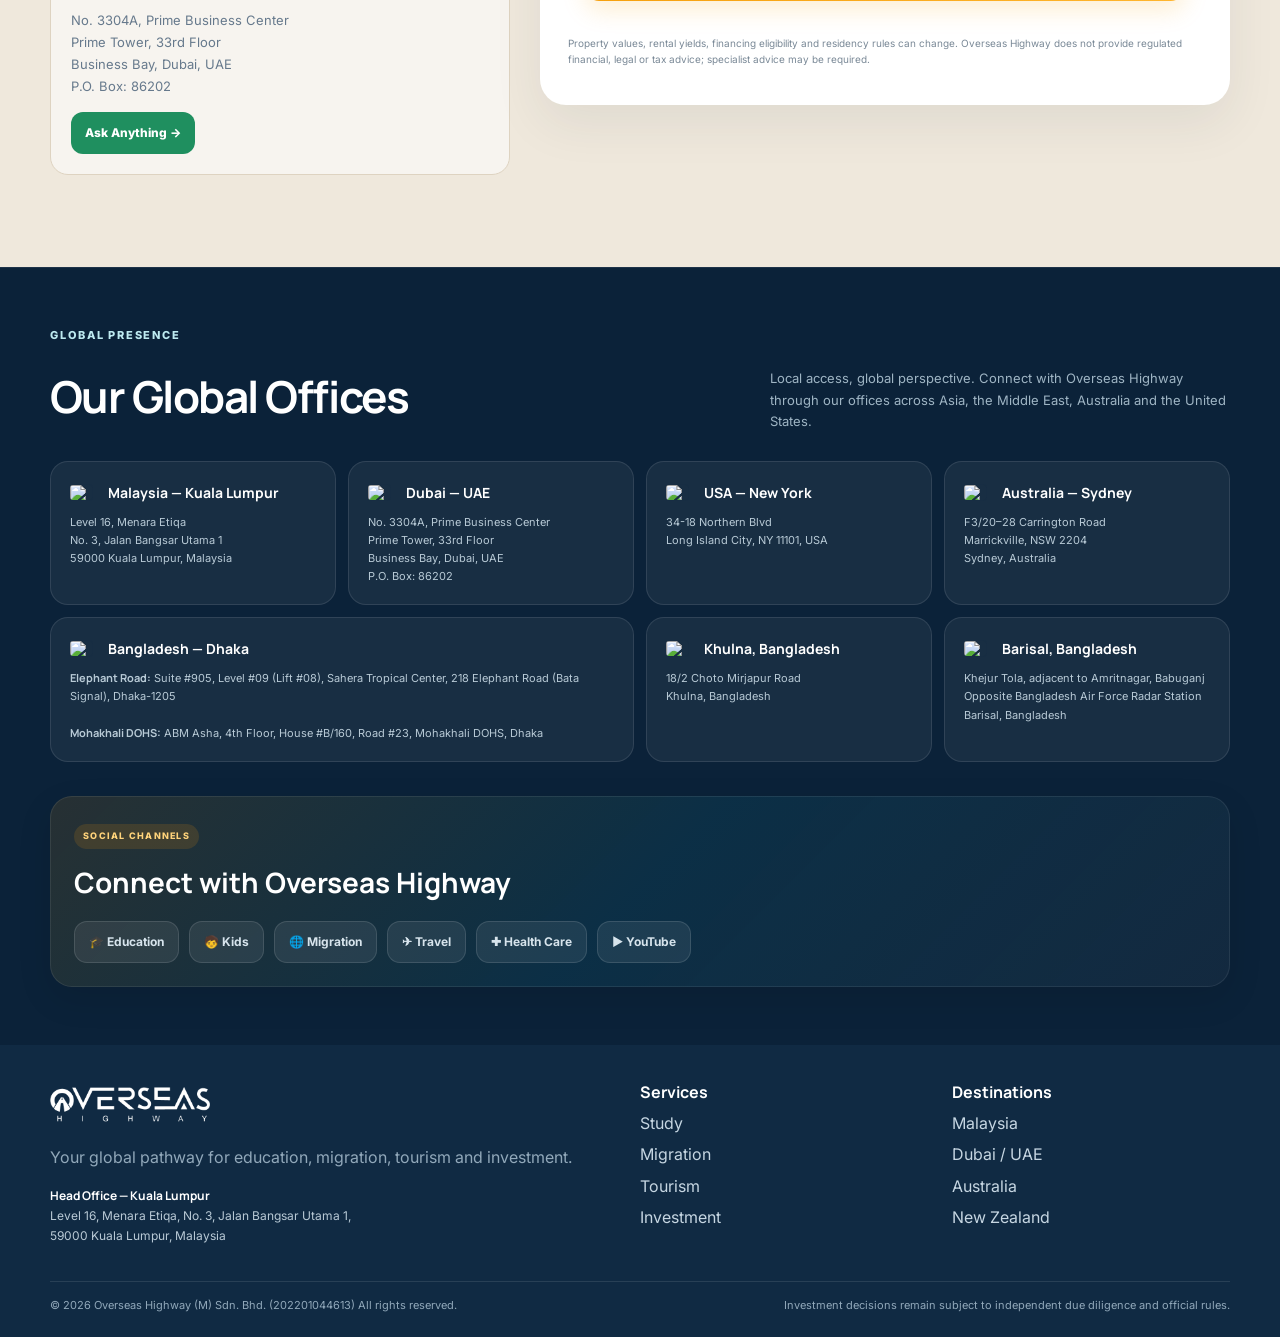
==== commit 187e96b4: "Simplify Dubai hero badge and WhatsApp CTA" ====
--- a/dubai.html
+++ b/dubai.html
@@ -1 +1 @@
-<!DOCTYPE html><html lang="en"><head><meta charset="UTF-8"><meta name="viewport" content="width=device-width,initial-scale=1"><title>Dubai Property & Investment | Overseas Highway</title><meta name="description" content="Premium Dubai property investment, Golden Visa assistance, portfolio management, rental services and market advisory for global investors."><link rel="preconnect" href="https://fonts.googleapis.com"><link rel="preconnect" href="https://fonts.gstatic.com" crossorigin><link href="https://fonts.googleapis.com/css2?family=Inter:wght@400;500;600;700;800&family=Manrope:wght@600;700;800&display=swap" rel="stylesheet"><link rel="stylesheet" href="styles.css"><link rel="stylesheet" href="dubai.css"></head><body class="dubai-page"><header class="site-header"><div class="container nav-wrap"><a class="brand" href="index.html"><span class="brand-symbol"></span></a><nav class="desktop-nav"></nav><a class="btn btn-small btn-primary" href="#enquiry">Make an Enquiry</a><button class="menu-btn" aria-label="Menu">☰</button></div><div class="mobile-menu"></div></header><main><section class="dubai-hero"><video autoplay muted loop playsinline preload="metadata" poster="https://images.pexels.com/videos/20225592/free-video-20225592.jpg"><source src="https://videos.pexels.com/video-files/20225592/20225592-hd_1080_1920_24fps.mp4" type="video/mp4"></video><div class="container"><div class="dubai-badge">🇦🇪 DUBAI • PROPERTY • INVESTMENT</div><h1>Own the opportunity. <span>Build your Dubai future.</span></h1><p>Premium real estate access, investor-focused advisory and residency support for buyers seeking long-term value in one of the world’s most dynamic markets.</p><div class="dubai-hero-actions"><a class="dubai-btn primary" href="#services">Explore Services →</a><a class="dubai-btn ghost" href="https://wa.me/60149277706" target="_blank" rel="noopener">WhatsApp an Advisor</a></div></div><a class="video-credit" href="https://www.pexels.com/video/dubai-skyline-view-20225592/" target="_blank" rel="noopener">Video: Asif khan / Pexels</a></section><section class="dubai-strip"><div class="container dubai-strip-grid"><div class="dubai-stat"><strong>Property</strong><span>Curated off-plan opportunities</span></div><div class="dubai-stat"><strong>Golden Visa</strong><span>Residency-by-investment guidance</span></div><div class="dubai-stat"><strong>Market Insight</strong><span>ROI, yield and location analysis</span></div><div class="dubai-stat"><strong>End-to-End</strong><span>From selection to after-sales support</span></div></div></section><section id="services" class="dubai-section light"><div class="container"><div class="dubai-section-head"><div><div class="dubai-kicker">EXCLUSIVE SERVICES</div><h2>Exclusive services we offer.</h2></div><p>Focused support for international buyers, investors and families entering the Dubai property market with greater clarity and confidence.</p></div><div class="dubai-services"><article class="dubai-service"><span class="no">01</span><div class="icon">⌂</div><h3>Off-Plan Property Sales</h3><p>Secure premium apartments, villas and townhouses with flexible payment plans and high growth potential.</p></article><article class="dubai-service"><span class="no">02</span><div class="icon">◫</div><h3>Portfolio Management</h3><p>Strategic oversight and asset optimization to maximize returns for local and international real estate investors.</p></article><article class="dubai-service"><span class="no">03</span><div class="icon">✦</div><h3>Golden Visa Assistance</h3><p>Expert guidance through the residency-by-investment process to support your long-term future and security.</p></article><article class="dubai-service"><span class="no">04</span><div class="icon">↗</div><h3>ROI & Market Analysis</h3><p>Data-driven insights focused on capital appreciation and rental yields to support informed investment decisions.</p></article><article class="dubai-service"><span class="no">05</span><div class="icon">⌘</div><h3>Rental Services</h3><p>Support for short-term holiday homes and long-term leases to help investors maintain occupancy and income potential.</p></article><article class="dubai-service"><span class="no">06</span><div class="icon">◇</div><h3>Property Valuation & Advisory</h3><p>Market price assessment and practical advisory support to help clients evaluate buying and selling decisions.</p></article><article class="dubai-service"><span class="no">07</span><div class="icon">▣</div><h3>Mortgage & Pre-Approval</h3><p>Financing coordination and pre-approval support through a network of banking and mortgage partners, subject to eligibility.</p></article></div></div></section><section class="dubai-section dubai-quality"><div class="container dubai-story"><div class="label"><div class="dubai-kicker">QUALITY | EXCLUSIVE</div><h2>Selective by design.</h2></div><div><p class="lead">We are exceptionally selective about the listings we represent, because quality matters more than volume.</p><p>By curating our portfolio around high-quality opportunities, we aim to create a more valuable experience for both buyers and sellers. Our approach is built on transparent communication, thoughtful market screening and practical support throughout the buying journey.</p><p>Our global network helps us connect international investors with opportunities across the Emirates. With local market knowledge and research-led assessment, we simplify property discovery for clients who may be evaluating Dubai from overseas.</p><p>We focus on communities, demand patterns, rental potential, project quality and long-term suitability so investors can make decisions with a clearer understanding of the opportunity and the associated risks.</p><div class="dubai-points"><div class="dubai-point"><strong>Curated Listings</strong><span>Quality over quantity</span></div><div class="dubai-point"><strong>Global Investor Access</strong><span>Support for international buyers</span></div><div class="dubai-point"><strong>Clear Communication</strong><span>Practical guidance throughout</span></div></div></div></div></section><section id="enquiry" class="dubai-section dubai-contact"><div class="container dubai-contact-grid"><div class="dubai-contact-copy"><div class="dubai-kicker">MAKE AN ENQUIRY</div><h2>Start your Dubai investment conversation.</h2><p>Tell us your budget, preferred property type and investment objective. Our team will help identify the next practical step.</p><div class="dubai-address"><strong>Dubai Office — UAE</strong><p>No. 3304A, Prime Business Center<br>Prime Tower, 33rd Floor<br>Business Bay, Dubai, UAE<br>P.O. Box: 86202</p><a class="dubai-whatsapp" href="https://wa.me/60149277706" target="_blank" rel="noopener">WhatsApp Overseas Highway →</a></div></div><div class="dubai-form"><form class="consult-form"><input name="name" placeholder="Your name" required><input name="email" type="email" placeholder="Email address" required><input name="phone" placeholder="Phone / WhatsApp" required><select name="service" required><option value="">Interested in</option><option>Off-Plan Property</option><option>Golden Visa</option><option>Portfolio Management</option><option>ROI & Market Analysis</option><option>Rental Services</option><option>Property Valuation</option><option>Mortgage / Pre-Approval</option></select><textarea name="message" rows="5" placeholder="Tell us your budget, property preference and investment goal"></textarea><button class="btn btn-primary" type="submit">Make an Enquiry →</button></form><p class="dubai-disclaimer">Property values, rental yields, financing eligibility and residency rules can change. Overseas Highway does not provide regulated financial, legal or tax advice; specialist advice may be required.</p></div></div></section></main><footer class="site-footer"><div class="container footer-grid"><div><a class="brand" href="index.html"><span class="brand-symbol"></span></a><p>Your global pathway for education, migration, tourism and investment.</p></div><div><strong>Services</strong><a href="study.html">Study</a><a href="migration.html">Migration</a><a href="tourism.html">Tourism</a><a href="investment.html">Investment</a></div><div><strong>Destinations</strong><a href="malaysia.html">Malaysia</a><a href="dubai.html">Dubai / UAE</a><a href="study.html">Australia</a><a href="study.html">New Zealand</a></div></div><div class="container footer-bottom"><span>© 2026 Overseas Highway (M) Sdn. Bhd. (202201044613) All rights reserved.</span><span>Investment decisions remain subject to independent due diligence and official rules.</span></div></footer><nav class="mobile-dock"><a href="index.html"><b>⌂</b><span>Home</span></a><a href="investment.html"><b>↗</b><span>Invest</span></a><a href="dubai.html"><b>🇦🇪</b><span>Dubai</span></a><a href="#enquiry"><b>✦</b><span>Enquire</span></a></nav><script src="script.js"></script></body></html>+<!DOCTYPE html><html lang="en"><head><meta charset="UTF-8"><meta name="viewport" content="width=device-width,initial-scale=1"><title>Dubai Property & Investment | Overseas Highway</title><meta name="description" content="Premium Dubai property investment, Golden Visa assistance, portfolio management, rental services and market advisory for global investors."><link rel="preconnect" href="https://fonts.googleapis.com"><link rel="preconnect" href="https://fonts.gstatic.com" crossorigin><link href="https://fonts.googleapis.com/css2?family=Inter:wght@400;500;600;700;800&family=Manrope:wght@600;700;800&display=swap" rel="stylesheet"><link rel="stylesheet" href="styles.css"><link rel="stylesheet" href="dubai.css"></head><body class="dubai-page"><header class="site-header"><div class="container nav-wrap"><a class="brand" href="index.html"><span class="brand-symbol"></span></a><nav class="desktop-nav"></nav><a class="btn btn-small btn-primary" href="#enquiry">Make an Enquiry</a><button class="menu-btn" aria-label="Menu">☰</button></div><div class="mobile-menu"></div></header><main><section class="dubai-hero"><video autoplay muted loop playsinline preload="metadata" poster="https://images.pexels.com/videos/20225592/free-video-20225592.jpg"><source src="https://videos.pexels.com/video-files/20225592/20225592-hd_1080_1920_24fps.mp4" type="video/mp4"></video><div class="container"><div class="dubai-badge"><img src="https://flagcdn.com/w80/ae.png" alt="UAE flag" style="width:42px;height:28px;object-fit:cover;border-radius:5px;display:block"></div><h1>Own the opportunity. <span>Build your Dubai future.</span></h1><p>Premium real estate access, investor-focused advisory and residency support for buyers seeking long-term value in one of the world’s most dynamic markets.</p><div class="dubai-hero-actions"><a class="dubai-btn primary" href="#services">Explore Services →</a><a class="dubai-btn ghost" href="https://wa.me/60149277706" target="_blank" rel="noopener">Ask Anything</a></div></div><a class="video-credit" href="https://www.pexels.com/video/dubai-skyline-view-20225592/" target="_blank" rel="noopener">Video: Asif khan / Pexels</a></section><section class="dubai-strip"><div class="container dubai-strip-grid"><div class="dubai-stat"><strong>Property</strong><span>Curated off-plan opportunities</span></div><div class="dubai-stat"><strong>Golden Visa</strong><span>Residency-by-investment guidance</span></div><div class="dubai-stat"><strong>Market Insight</strong><span>ROI, yield and location analysis</span></div><div class="dubai-stat"><strong>End-to-End</strong><span>From selection to after-sales support</span></div></div></section><section id="services" class="dubai-section light"><div class="container"><div class="dubai-section-head"><div><div class="dubai-kicker">EXCLUSIVE SERVICES</div><h2>Exclusive services we offer.</h2></div><p>Focused support for international buyers, investors and families entering the Dubai property market with greater clarity and confidence.</p></div><div class="dubai-services"><article class="dubai-service"><span class="no">01</span><div class="icon">⌂</div><h3>Off-Plan Property Sales</h3><p>Secure premium apartments, villas and townhouses with flexible payment plans and high growth potential.</p></article><article class="dubai-service"><span class="no">02</span><div class="icon">◫</div><h3>Portfolio Management</h3><p>Strategic oversight and asset optimization to maximize returns for local and international real estate investors.</p></article><article class="dubai-service"><span class="no">03</span><div class="icon">✦</div><h3>Golden Visa Assistance</h3><p>Expert guidance through the residency-by-investment process to support your long-term future and security.</p></article><article class="dubai-service"><span class="no">04</span><div class="icon">↗</div><h3>ROI & Market Analysis</h3><p>Data-driven insights focused on capital appreciation and rental yields to support informed investment decisions.</p></article><article class="dubai-service"><span class="no">05</span><div class="icon">⌘</div><h3>Rental Services</h3><p>Support for short-term holiday homes and long-term leases to help investors maintain occupancy and income potential.</p></article><article class="dubai-service"><span class="no">06</span><div class="icon">◇</div><h3>Property Valuation & Advisory</h3><p>Market price assessment and practical advisory support to help clients evaluate buying and selling decisions.</p></article><article class="dubai-service"><span class="no">07</span><div class="icon">▣</div><h3>Mortgage & Pre-Approval</h3><p>Financing coordination and pre-approval support through a network of banking and mortgage partners, subject to eligibility.</p></article></div></div></section><section class="dubai-section dubai-quality"><div class="container dubai-story"><div class="label"><div class="dubai-kicker">QUALITY | EXCLUSIVE</div><h2>Selective by design.</h2></div><div><p class="lead">We are exceptionally selective about the listings we represent, because quality matters more than volume.</p><p>By curating our portfolio around high-quality opportunities, we aim to create a more valuable experience for both buyers and sellers. Our approach is built on transparent communication, thoughtful market screening and practical support throughout the buying journey.</p><p>Our global network helps us connect international investors with opportunities across the Emirates. With local market knowledge and research-led assessment, we simplify property discovery for clients who may be evaluating Dubai from overseas.</p><p>We focus on communities, demand patterns, rental potential, project quality and long-term suitability so investors can make decisions with a clearer understanding of the opportunity and the associated risks.</p><div class="dubai-points"><div class="dubai-point"><strong>Curated Listings</strong><span>Quality over quantity</span></div><div class="dubai-point"><strong>Global Investor Access</strong><span>Support for international buyers</span></div><div class="dubai-point"><strong>Clear Communication</strong><span>Practical guidance throughout</span></div></div></div></div></section><section id="enquiry" class="dubai-section dubai-contact"><div class="container dubai-contact-grid"><div class="dubai-contact-copy"><div class="dubai-kicker">MAKE AN ENQUIRY</div><h2>Start your Dubai investment conversation.</h2><p>Tell us your budget, preferred property type and investment objective. Our team will help identify the next practical step.</p><div class="dubai-address"><strong>Dubai Office — UAE</strong><p>No. 3304A, Prime Business Center<br>Prime Tower, 33rd Floor<br>Business Bay, Dubai, UAE<br>P.O. Box: 86202</p><a class="dubai-whatsapp" href="https://wa.me/60149277706" target="_blank" rel="noopener">Ask Anything →</a></div></div><div class="dubai-form"><form class="consult-form"><input name="name" placeholder="Your name" required><input name="email" type="email" placeholder="Email address" required><input name="phone" placeholder="Phone / WhatsApp" required><select name="service" required><option value="">Interested in</option><option>Off-Plan Property</option><option>Golden Visa</option><option>Portfolio Management</option><option>ROI & Market Analysis</option><option>Rental Services</option><option>Property Valuation</option><option>Mortgage / Pre-Approval</option></select><textarea name="message" rows="5" placeholder="Tell us your budget, property preference and investment goal"></textarea><button class="btn btn-primary" type="submit">Make an Enquiry →</button></form><p class="dubai-disclaimer">Property values, rental yields, financing eligibility and residency rules can change. Overseas Highway does not provide regulated financial, legal or tax advice; specialist advice may be required.</p></div></div></section></main><footer class="site-footer"><div class="container footer-grid"><div><a class="brand" href="index.html"><span class="brand-symbol"></span></a><p>Your global pathway for education, migration, tourism and investment.</p></div><div><strong>Services</strong><a href="study.html">Study</a><a href="migration.html">Migration</a><a href="tourism.html">Tourism</a><a href="investment.html">Investment</a></div><div><strong>Destinations</strong><a href="malaysia.html">Malaysia</a><a href="dubai.html">Dubai / UAE</a><a href="study.html">Australia</a><a href="study.html">New Zealand</a></div></div><div class="container footer-bottom"><span>© 2026 Overseas Highway (M) Sdn. Bhd. (202201044613) All rights reserved.</span><span>Investment decisions remain subject to independent due diligence and official rules.</span></div></footer><nav class="mobile-dock"><a href="index.html"><b>⌂</b><span>Home</span></a><a href="investment.html"><b>↗</b><span>Invest</span></a><a href="dubai.html"><b>🇦🇪</b><span>Dubai</span></a><a href="#enquiry"><b>✦</b><span>Enquire</span></a></nav><script src="script.js"></script></body></html>
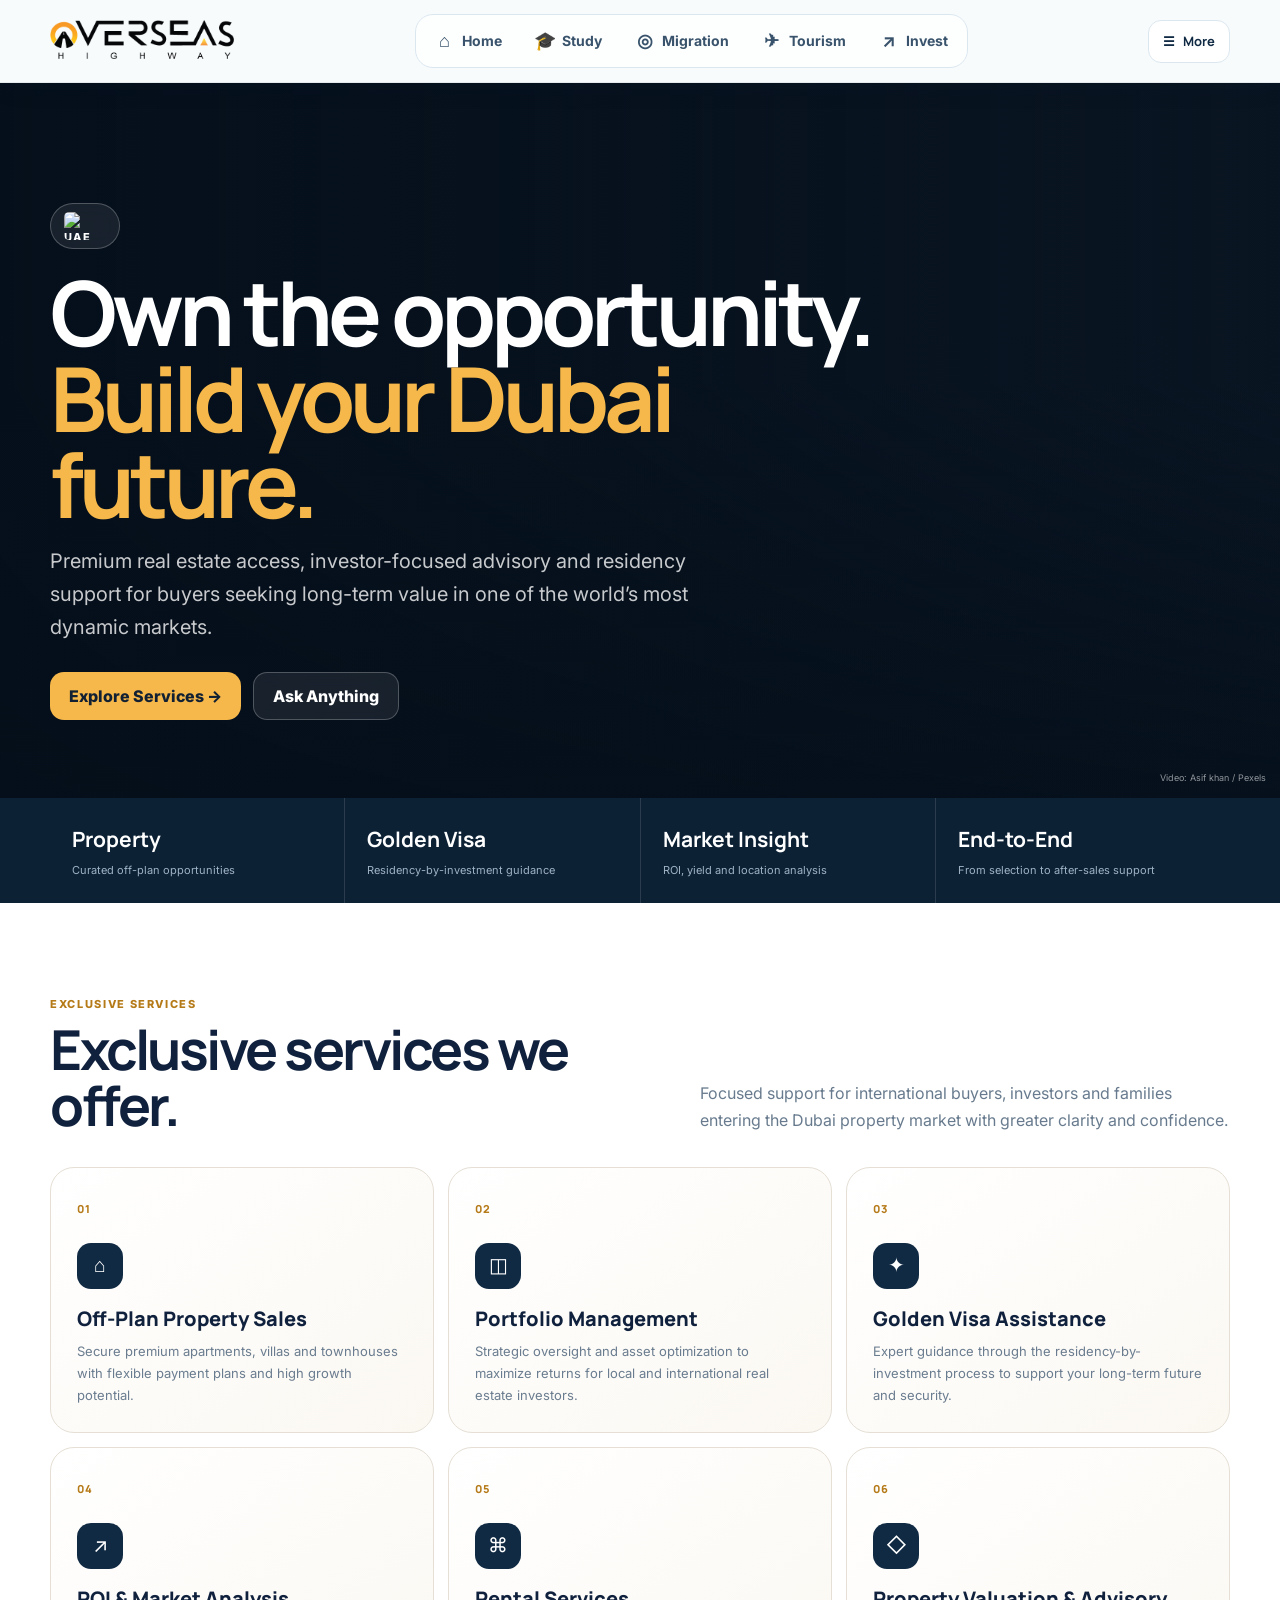
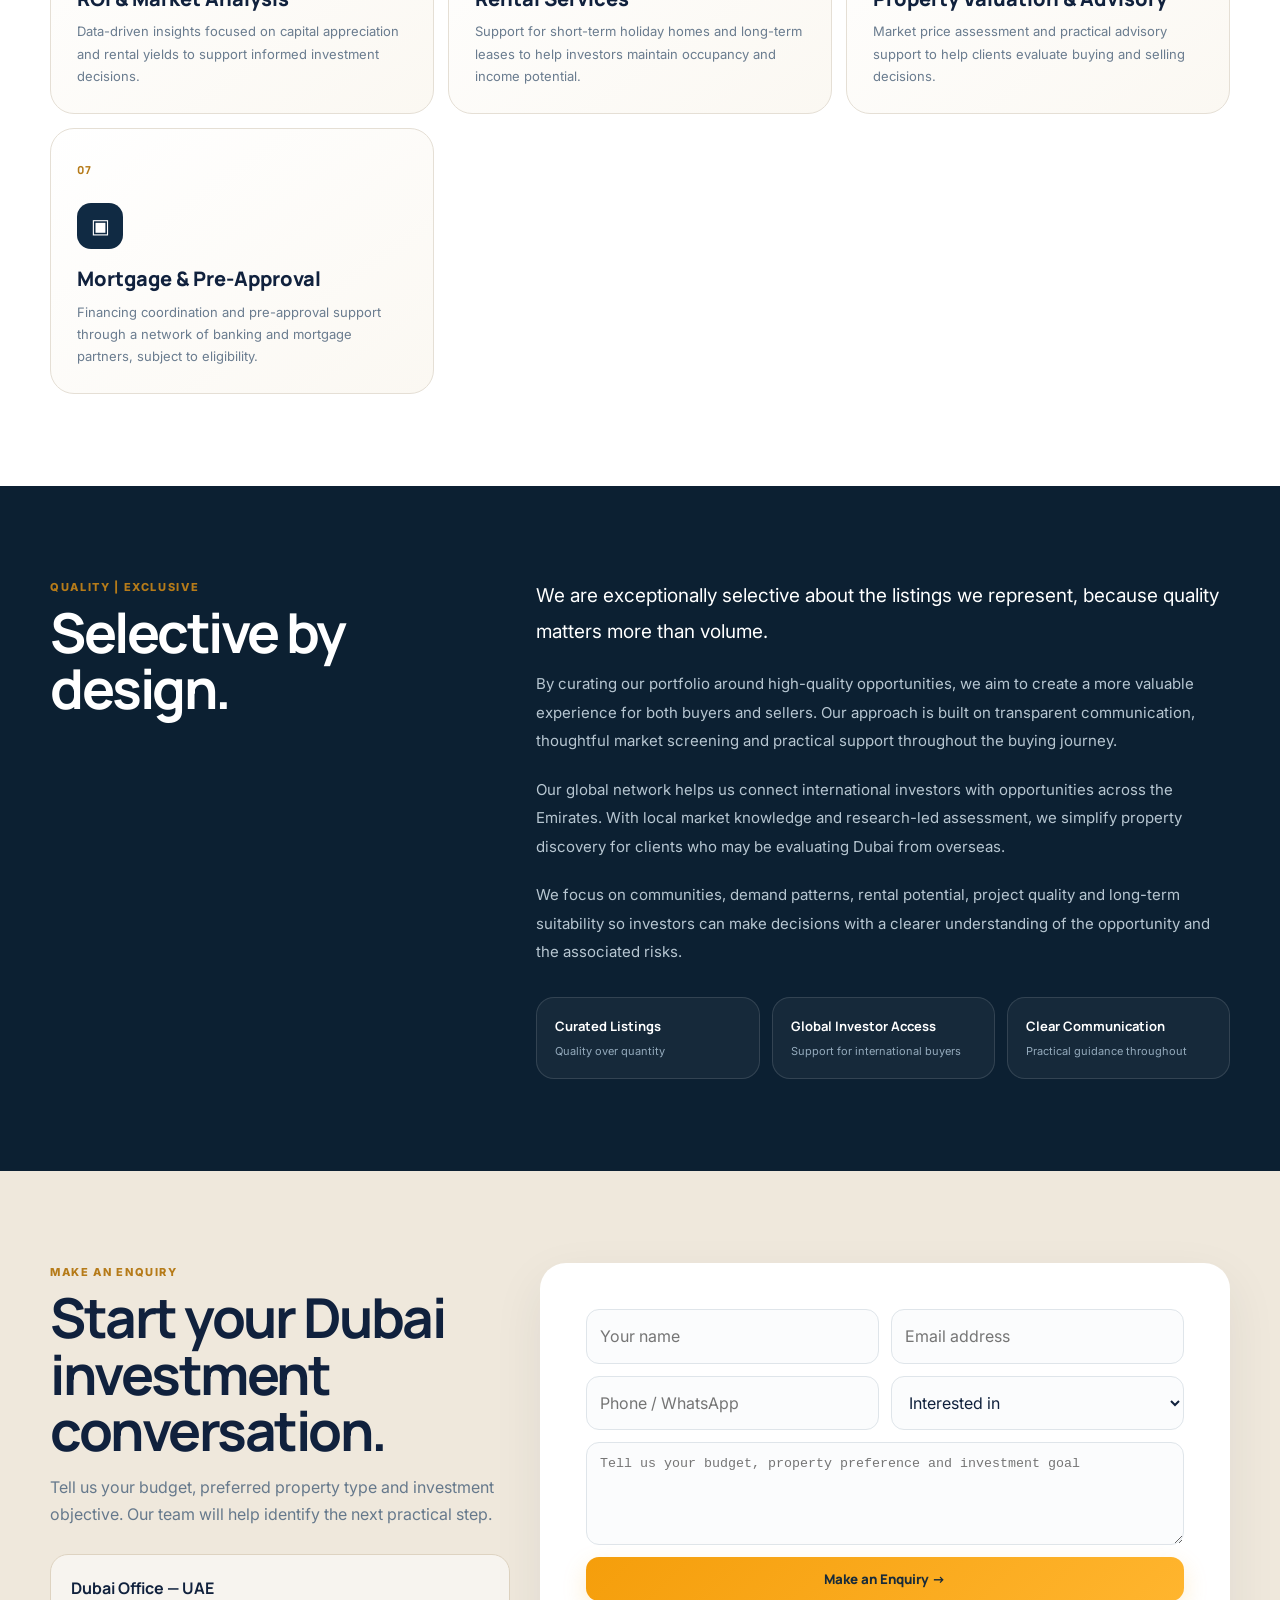
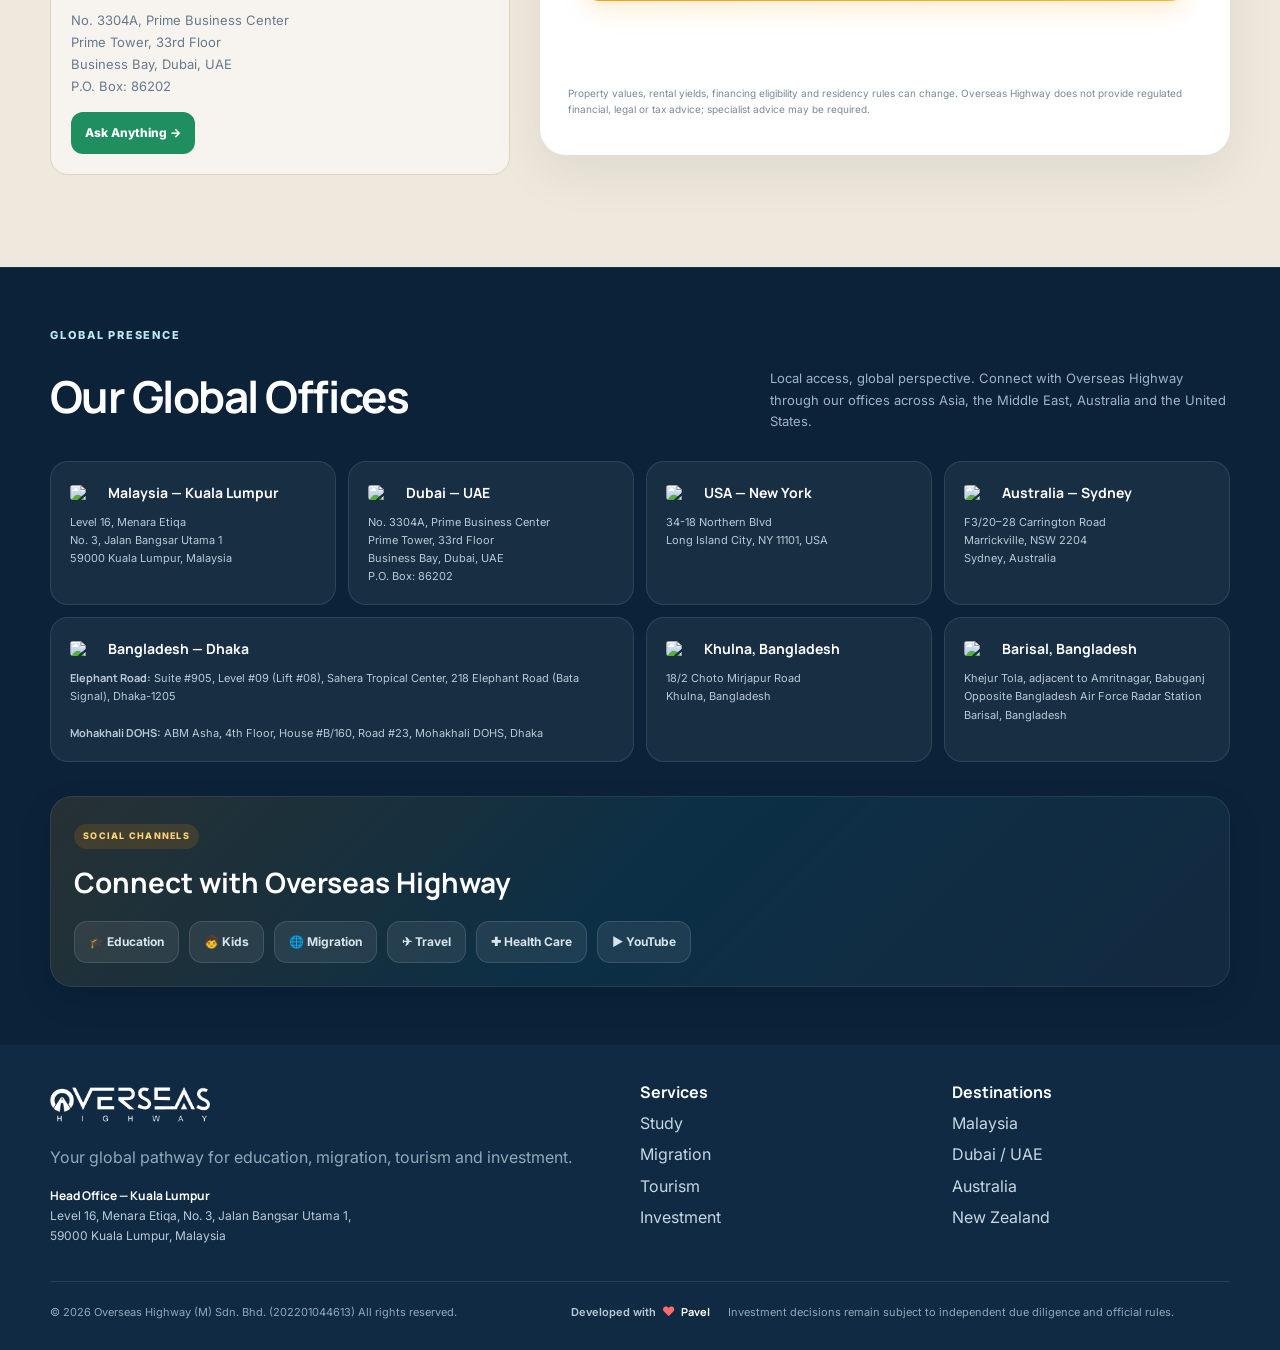
==== commit e3d5d57b: "Add footer developer credit to Dubai page" ====
--- a/dubai.html
+++ b/dubai.html
@@ -1 +1 @@
-<!DOCTYPE html><html lang="en"><head><meta charset="UTF-8"><meta name="viewport" content="width=device-width,initial-scale=1"><title>Dubai Property & Investment | Overseas Highway</title><meta name="description" content="Premium Dubai property investment, Golden Visa assistance, portfolio management, rental services and market advisory for global investors."><link rel="preconnect" href="https://fonts.googleapis.com"><link rel="preconnect" href="https://fonts.gstatic.com" crossorigin><link href="https://fonts.googleapis.com/css2?family=Inter:wght@400;500;600;700;800&family=Manrope:wght@600;700;800&display=swap" rel="stylesheet"><link rel="stylesheet" href="styles.css"><link rel="stylesheet" href="dubai.css"></head><body class="dubai-page"><header class="site-header"><div class="container nav-wrap"><a class="brand" href="index.html"><span class="brand-symbol"></span></a><nav class="desktop-nav"></nav><a class="btn btn-small btn-primary" href="#enquiry">Make an Enquiry</a><button class="menu-btn" aria-label="Menu">☰</button></div><div class="mobile-menu"></div></header><main><section class="dubai-hero"><video autoplay muted loop playsinline preload="metadata" poster="https://images.pexels.com/videos/20225592/free-video-20225592.jpg"><source src="https://videos.pexels.com/video-files/20225592/20225592-hd_1080_1920_24fps.mp4" type="video/mp4"></video><div class="container"><div class="dubai-badge"><img src="https://flagcdn.com/w80/ae.png" alt="UAE flag" style="width:42px;height:28px;object-fit:cover;border-radius:5px;display:block"></div><h1>Own the opportunity. <span>Build your Dubai future.</span></h1><p>Premium real estate access, investor-focused advisory and residency support for buyers seeking long-term value in one of the world’s most dynamic markets.</p><div class="dubai-hero-actions"><a class="dubai-btn primary" href="#services">Explore Services →</a><a class="dubai-btn ghost" href="https://wa.me/60149277706" target="_blank" rel="noopener">Ask Anything</a></div></div><a class="video-credit" href="https://www.pexels.com/video/dubai-skyline-view-20225592/" target="_blank" rel="noopener">Video: Asif khan / Pexels</a></section><section class="dubai-strip"><div class="container dubai-strip-grid"><div class="dubai-stat"><strong>Property</strong><span>Curated off-plan opportunities</span></div><div class="dubai-stat"><strong>Golden Visa</strong><span>Residency-by-investment guidance</span></div><div class="dubai-stat"><strong>Market Insight</strong><span>ROI, yield and location analysis</span></div><div class="dubai-stat"><strong>End-to-End</strong><span>From selection to after-sales support</span></div></div></section><section id="services" class="dubai-section light"><div class="container"><div class="dubai-section-head"><div><div class="dubai-kicker">EXCLUSIVE SERVICES</div><h2>Exclusive services we offer.</h2></div><p>Focused support for international buyers, investors and families entering the Dubai property market with greater clarity and confidence.</p></div><div class="dubai-services"><article class="dubai-service"><span class="no">01</span><div class="icon">⌂</div><h3>Off-Plan Property Sales</h3><p>Secure premium apartments, villas and townhouses with flexible payment plans and high growth potential.</p></article><article class="dubai-service"><span class="no">02</span><div class="icon">◫</div><h3>Portfolio Management</h3><p>Strategic oversight and asset optimization to maximize returns for local and international real estate investors.</p></article><article class="dubai-service"><span class="no">03</span><div class="icon">✦</div><h3>Golden Visa Assistance</h3><p>Expert guidance through the residency-by-investment process to support your long-term future and security.</p></article><article class="dubai-service"><span class="no">04</span><div class="icon">↗</div><h3>ROI & Market Analysis</h3><p>Data-driven insights focused on capital appreciation and rental yields to support informed investment decisions.</p></article><article class="dubai-service"><span class="no">05</span><div class="icon">⌘</div><h3>Rental Services</h3><p>Support for short-term holiday homes and long-term leases to help investors maintain occupancy and income potential.</p></article><article class="dubai-service"><span class="no">06</span><div class="icon">◇</div><h3>Property Valuation & Advisory</h3><p>Market price assessment and practical advisory support to help clients evaluate buying and selling decisions.</p></article><article class="dubai-service"><span class="no">07</span><div class="icon">▣</div><h3>Mortgage & Pre-Approval</h3><p>Financing coordination and pre-approval support through a network of banking and mortgage partners, subject to eligibility.</p></article></div></div></section><section class="dubai-section dubai-quality"><div class="container dubai-story"><div class="label"><div class="dubai-kicker">QUALITY | EXCLUSIVE</div><h2>Selective by design.</h2></div><div><p class="lead">We are exceptionally selective about the listings we represent, because quality matters more than volume.</p><p>By curating our portfolio around high-quality opportunities, we aim to create a more valuable experience for both buyers and sellers. Our approach is built on transparent communication, thoughtful market screening and practical support throughout the buying journey.</p><p>Our global network helps us connect international investors with opportunities across the Emirates. With local market knowledge and research-led assessment, we simplify property discovery for clients who may be evaluating Dubai from overseas.</p><p>We focus on communities, demand patterns, rental potential, project quality and long-term suitability so investors can make decisions with a clearer understanding of the opportunity and the associated risks.</p><div class="dubai-points"><div class="dubai-point"><strong>Curated Listings</strong><span>Quality over quantity</span></div><div class="dubai-point"><strong>Global Investor Access</strong><span>Support for international buyers</span></div><div class="dubai-point"><strong>Clear Communication</strong><span>Practical guidance throughout</span></div></div></div></div></section><section id="enquiry" class="dubai-section dubai-contact"><div class="container dubai-contact-grid"><div class="dubai-contact-copy"><div class="dubai-kicker">MAKE AN ENQUIRY</div><h2>Start your Dubai investment conversation.</h2><p>Tell us your budget, preferred property type and investment objective. Our team will help identify the next practical step.</p><div class="dubai-address"><strong>Dubai Office — UAE</strong><p>No. 3304A, Prime Business Center<br>Prime Tower, 33rd Floor<br>Business Bay, Dubai, UAE<br>P.O. Box: 86202</p><a class="dubai-whatsapp" href="https://wa.me/60149277706" target="_blank" rel="noopener">Ask Anything →</a></div></div><div class="dubai-form"><form class="consult-form"><input name="name" placeholder="Your name" required><input name="email" type="email" placeholder="Email address" required><input name="phone" placeholder="Phone / WhatsApp" required><select name="service" required><option value="">Interested in</option><option>Off-Plan Property</option><option>Golden Visa</option><option>Portfolio Management</option><option>ROI & Market Analysis</option><option>Rental Services</option><option>Property Valuation</option><option>Mortgage / Pre-Approval</option></select><textarea name="message" rows="5" placeholder="Tell us your budget, property preference and investment goal"></textarea><button class="btn btn-primary" type="submit">Make an Enquiry →</button></form><p class="dubai-disclaimer">Property values, rental yields, financing eligibility and residency rules can change. Overseas Highway does not provide regulated financial, legal or tax advice; specialist advice may be required.</p></div></div></section></main><footer class="site-footer"><div class="container footer-grid"><div><a class="brand" href="index.html"><span class="brand-symbol"></span></a><p>Your global pathway for education, migration, tourism and investment.</p></div><div><strong>Services</strong><a href="study.html">Study</a><a href="migration.html">Migration</a><a href="tourism.html">Tourism</a><a href="investment.html">Investment</a></div><div><strong>Destinations</strong><a href="malaysia.html">Malaysia</a><a href="dubai.html">Dubai / UAE</a><a href="study.html">Australia</a><a href="study.html">New Zealand</a></div></div><div class="container footer-bottom"><span>© 2026 Overseas Highway (M) Sdn. Bhd. (202201044613) All rights reserved.</span><span>Investment decisions remain subject to independent due diligence and official rules.</span></div></footer><nav class="mobile-dock"><a href="index.html"><b>⌂</b><span>Home</span></a><a href="investment.html"><b>↗</b><span>Invest</span></a><a href="dubai.html"><b>🇦🇪</b><span>Dubai</span></a><a href="#enquiry"><b>✦</b><span>Enquire</span></a></nav><script src="script.js"></script></body></html>+<!DOCTYPE html><html lang="en"><head><meta charset="UTF-8"><meta name="viewport" content="width=device-width,initial-scale=1"><title>Dubai Property & Investment | Overseas Highway</title><meta name="description" content="Premium Dubai property investment, Golden Visa assistance, portfolio management, rental services and market advisory for global investors."><link rel="preconnect" href="https://fonts.googleapis.com"><link rel="preconnect" href="https://fonts.gstatic.com" crossorigin><link href="https://fonts.googleapis.com/css2?family=Inter:wght@400;500;600;700;800&family=Manrope:wght@600;700;800&display=swap" rel="stylesheet"><link rel="stylesheet" href="styles.css"><link rel="stylesheet" href="dubai.css"></head><body class="dubai-page"><header class="site-header"><div class="container nav-wrap"><a class="brand" href="index.html"><span class="brand-symbol"></span></a><nav class="desktop-nav"></nav><a class="btn btn-small btn-primary" href="#enquiry">Make an Enquiry</a><button class="menu-btn" aria-label="Menu">☰</button></div><div class="mobile-menu"></div></header><main><section class="dubai-hero"><video autoplay muted loop playsinline preload="metadata" poster="https://images.pexels.com/videos/20225592/free-video-20225592.jpg"><source src="https://videos.pexels.com/video-files/20225592/20225592-hd_1080_1920_24fps.mp4" type="video/mp4"></video><div class="container"><div class="dubai-badge"><img src="https://flagcdn.com/w80/ae.png" alt="UAE flag" style="width:42px;height:28px;object-fit:cover;border-radius:5px;display:block"></div><h1>Own the opportunity. <span>Build your Dubai future.</span></h1><p>Premium real estate access, investor-focused advisory and residency support for buyers seeking long-term value in one of the world’s most dynamic markets.</p><div class="dubai-hero-actions"><a class="dubai-btn primary" href="#services">Explore Services →</a><a class="dubai-btn ghost" href="https://wa.me/60149277706" target="_blank" rel="noopener">Ask Anything</a></div></div><a class="video-credit" href="https://www.pexels.com/video/dubai-skyline-view-20225592/" target="_blank" rel="noopener">Video: Asif khan / Pexels</a></section><section class="dubai-strip"><div class="container dubai-strip-grid"><div class="dubai-stat"><strong>Property</strong><span>Curated off-plan opportunities</span></div><div class="dubai-stat"><strong>Golden Visa</strong><span>Residency-by-investment guidance</span></div><div class="dubai-stat"><strong>Market Insight</strong><span>ROI, yield and location analysis</span></div><div class="dubai-stat"><strong>End-to-End</strong><span>From selection to after-sales support</span></div></div></section><section id="services" class="dubai-section light"><div class="container"><div class="dubai-section-head"><div><div class="dubai-kicker">EXCLUSIVE SERVICES</div><h2>Exclusive services we offer.</h2></div><p>Focused support for international buyers, investors and families entering the Dubai property market with greater clarity and confidence.</p></div><div class="dubai-services"><article class="dubai-service"><span class="no">01</span><div class="icon">⌂</div><h3>Off-Plan Property Sales</h3><p>Secure premium apartments, villas and townhouses with flexible payment plans and high growth potential.</p></article><article class="dubai-service"><span class="no">02</span><div class="icon">◫</div><h3>Portfolio Management</h3><p>Strategic oversight and asset optimization to maximize returns for local and international real estate investors.</p></article><article class="dubai-service"><span class="no">03</span><div class="icon">✦</div><h3>Golden Visa Assistance</h3><p>Expert guidance through the residency-by-investment process to support your long-term future and security.</p></article><article class="dubai-service"><span class="no">04</span><div class="icon">↗</div><h3>ROI & Market Analysis</h3><p>Data-driven insights focused on capital appreciation and rental yields to support informed investment decisions.</p></article><article class="dubai-service"><span class="no">05</span><div class="icon">⌘</div><h3>Rental Services</h3><p>Support for short-term holiday homes and long-term leases to help investors maintain occupancy and income potential.</p></article><article class="dubai-service"><span class="no">06</span><div class="icon">◇</div><h3>Property Valuation & Advisory</h3><p>Market price assessment and practical advisory support to help clients evaluate buying and selling decisions.</p></article><article class="dubai-service"><span class="no">07</span><div class="icon">▣</div><h3>Mortgage & Pre-Approval</h3><p>Financing coordination and pre-approval support through a network of banking and mortgage partners, subject to eligibility.</p></article></div></div></section><section class="dubai-section dubai-quality"><div class="container dubai-story"><div class="label"><div class="dubai-kicker">QUALITY | EXCLUSIVE</div><h2>Selective by design.</h2></div><div><p class="lead">We are exceptionally selective about the listings we represent, because quality matters more than volume.</p><p>By curating our portfolio around high-quality opportunities, we aim to create a more valuable experience for both buyers and sellers. Our approach is built on transparent communication, thoughtful market screening and practical support throughout the buying journey.</p><p>Our global network helps us connect international investors with opportunities across the Emirates. With local market knowledge and research-led assessment, we simplify property discovery for clients who may be evaluating Dubai from overseas.</p><p>We focus on communities, demand patterns, rental potential, project quality and long-term suitability so investors can make decisions with a clearer understanding of the opportunity and the associated risks.</p><div class="dubai-points"><div class="dubai-point"><strong>Curated Listings</strong><span>Quality over quantity</span></div><div class="dubai-point"><strong>Global Investor Access</strong><span>Support for international buyers</span></div><div class="dubai-point"><strong>Clear Communication</strong><span>Practical guidance throughout</span></div></div></div></div></section><section id="enquiry" class="dubai-section dubai-contact"><div class="container dubai-contact-grid"><div class="dubai-contact-copy"><div class="dubai-kicker">MAKE AN ENQUIRY</div><h2>Start your Dubai investment conversation.</h2><p>Tell us your budget, preferred property type and investment objective. Our team will help identify the next practical step.</p><div class="dubai-address"><strong>Dubai Office — UAE</strong><p>No. 3304A, Prime Business Center<br>Prime Tower, 33rd Floor<br>Business Bay, Dubai, UAE<br>P.O. Box: 86202</p><a class="dubai-whatsapp" href="https://wa.me/60149277706" target="_blank" rel="noopener">Ask Anything →</a></div></div><div class="dubai-form"><form class="consult-form"><input name="name" placeholder="Your name" required><input name="email" type="email" placeholder="Email address" required><input name="phone" placeholder="Phone / WhatsApp" required><select name="service" required><option value="">Interested in</option><option>Off-Plan Property</option><option>Golden Visa</option><option>Portfolio Management</option><option>ROI & Market Analysis</option><option>Rental Services</option><option>Property Valuation</option><option>Mortgage / Pre-Approval</option></select><textarea name="message" rows="5" placeholder="Tell us your budget, property preference and investment goal"></textarea><button class="btn btn-primary" type="submit">Make an Enquiry →</button></form><p class="dubai-disclaimer">Property values, rental yields, financing eligibility and residency rules can change. Overseas Highway does not provide regulated financial, legal or tax advice; specialist advice may be required.</p></div></div></section></main><footer class="site-footer"><div class="container footer-grid"><div><a class="brand" href="index.html"><span class="brand-symbol"></span></a><p>Your global pathway for education, migration, tourism and investment.</p></div><div><strong>Services</strong><a href="study.html">Study</a><a href="migration.html">Migration</a><a href="tourism.html">Tourism</a><a href="investment.html">Investment</a></div><div><strong>Destinations</strong><a href="malaysia.html">Malaysia</a><a href="dubai.html">Dubai / UAE</a><a href="study.html">Australia</a><a href="study.html">New Zealand</a></div></div><div class="container footer-bottom"><span>© 2026 Overseas Highway (M) Sdn. Bhd. (202201044613) All rights reserved.</span><span>Investment decisions remain subject to independent due diligence and official rules.</span></div></footer><nav class="mobile-dock"><a href="index.html"><b>⌂</b><span>Home</span></a><a href="investment.html"><b>↗</b><span>Invest</span></a><a href="dubai.html"><b>🇦🇪</b><span>Dubai</span></a><a href="#enquiry"><b>✦</b><span>Enquire</span></a></nav><script src="script.js"></script><script src="footer-credit.js"></script></body></html>
